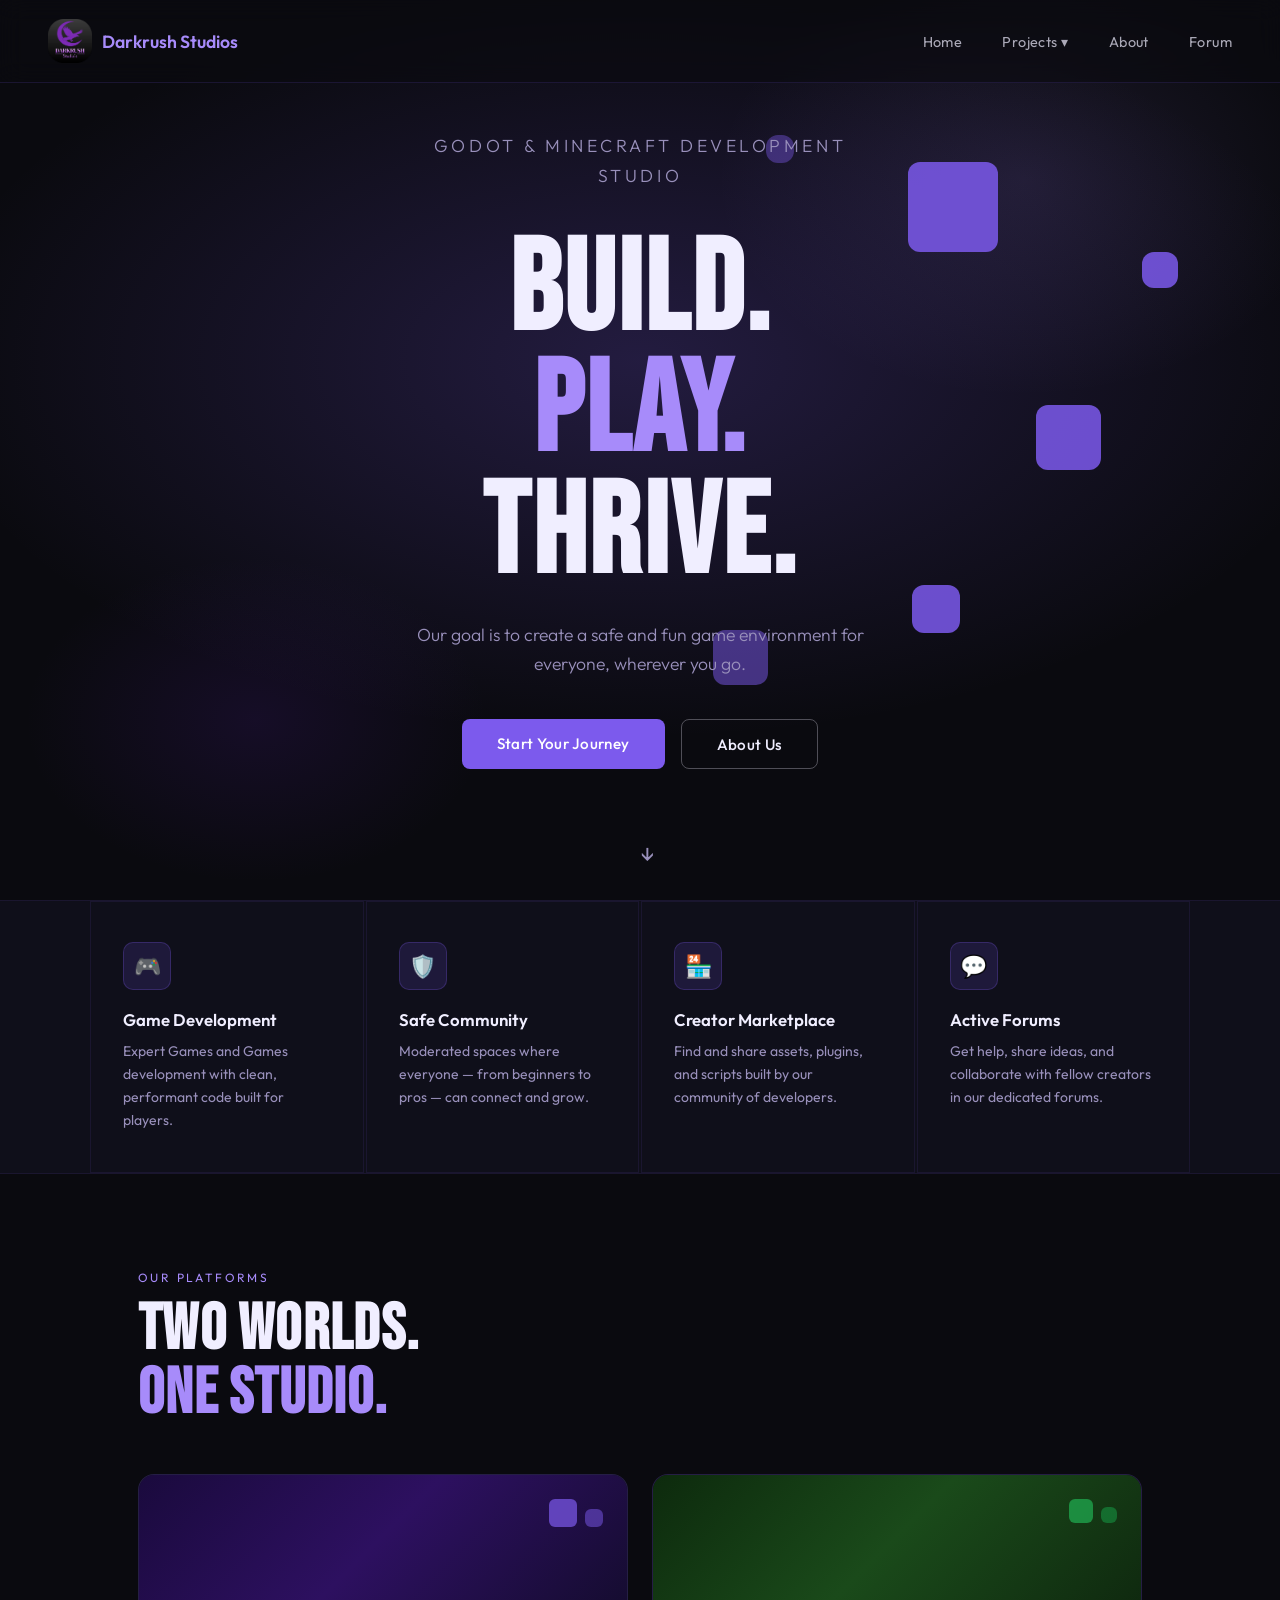
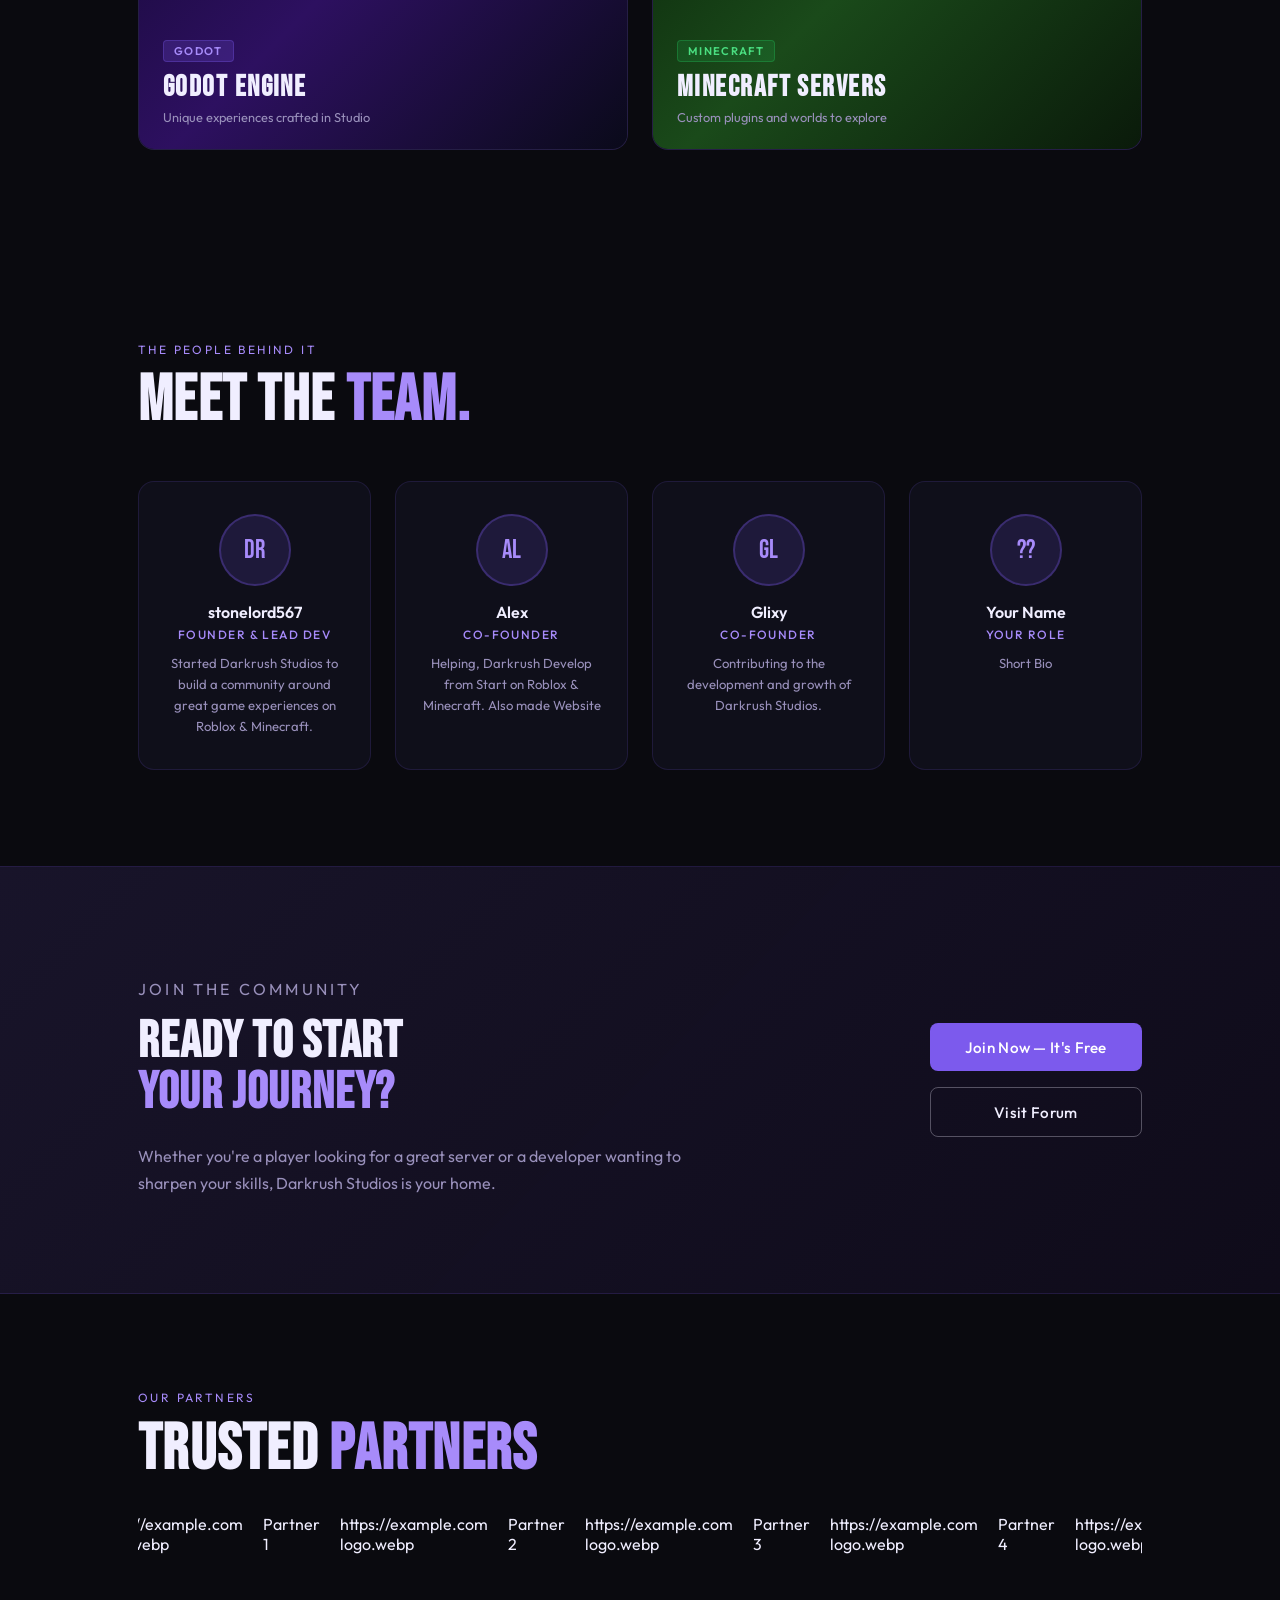
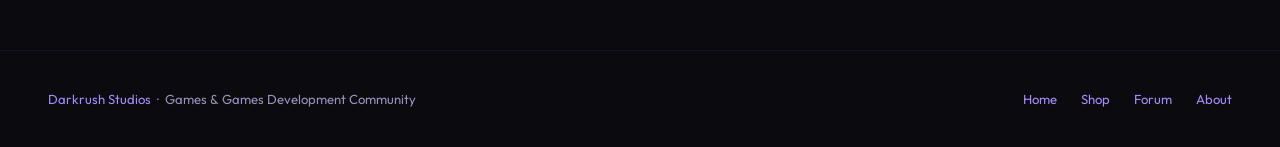
==== index.html @ 3aba5c15 "Update index.html" ====
<!DOCTYPE html>
<html lang="en">
<head>
<meta charset="UTF-8">
<meta name="viewport" content="width=device-width, initial-scale=1.0">
<title>Darkrush Studios</title>
<link rel="stylesheet" href="./style.css">
<link rel="preconnect" href="https://fonts.googleapis.com">
<link href="https://fonts.googleapis.com/css2?family=Bebas+Neue&family=Outfit:wght@300;400;500;600&display=swap" rel="stylesheet">
<link rel="icon" type="image/webp" href="logo.webp">
</head>
<body>
 
<nav>
  <a href="#" class="logo">
<img src="logo.webp" alt="Darkrush Studios" style="height: 44px; width: 44px; border-radius: 10px; object-fit: cover;">
Darkrush Studios
  </a>
  <ul>
  <li><a href="#">Home</a></li>

  <li class="dropdown">
    <a href="#">Projects ▾</a>
    <ul class="dropdown-menu">
      <li><a href="#games">Game Development</a></li>
      <li><a href="#games">Minecraft</a></li>
    </ul>
  </li>

  <li><a href="#about">About</a></li>
  <li><a href="#">Forum</a></li>
</ul>
</nav>

<div class="hero">
  <div class="hero-bg"></div>
  <div class="cubes">
    <div class="cube"></div>
    <div class="cube"></div>
    <div class="cube"></div>
    <div class="cube"></div>
    <div class="cube"></div>
    <div class="cube"></div>
  </div>
  <div class="hero-content">
    <p class="hero-eyebrow">Godot &amp; Minecraft Development Studio</p>
    <h1>Build.<br><span>Play.</span><br>Thrive.</h1>
    <p>Our goal is to create a safe and fun game environment for everyone, wherever you go.</p>
    <div class="hero-buttons">
      <a href="#" class="btn-primary">Start Your Journey</a>
      <a href="#about" class="btn-outline">About Us</a>
    </div>
  </div>
  <div class="scroll-cue">↓</div>
</div>

<div class="features-wrap">
  <div style="max-width:1100px; margin:0 auto;">
    <div class="features-grid">
      <div class="feature-card">
        <div class="feature-icon">🎮</div>
        <h3>Game Development</h3>
        <p>Expert Games and Games development with clean, performant code built for players.</p>
      </div>
      <div class="feature-card">
        <div class="feature-icon">🛡️</div>
        <h3>Safe Community</h3>
        <p>Moderated spaces where everyone — from beginners to pros — can connect and grow.</p>
      </div>
      <div class="feature-card">
        <div class="feature-icon">🏪</div>
        <h3>Creator Marketplace</h3>
        <p>Find and share assets, plugins, and scripts built by our community of developers.</p>
      </div>
      <div class="feature-card">
        <div class="feature-icon">💬</div>
        <h3>Active Forums</h3>
        <p>Get help, share ideas, and collaborate with fellow creators in our dedicated forums.</p>
      </div>
    </div>
  </div>
</div>

<section id="games">
  <p class="section-label">Our Platforms</p>
  <h2 class="section-title">Two Worlds.<br><span>One Studio.</span></h2>
  <div class="games-grid">
    <div class="game-card">
      <div class="game-bg-roblox"></div>
      <div class="game-decoration">
        <div class="game-cube" style="width:28px;height:28px;"></div>
        <div class="game-cube" style="width:18px;height:18px;margin-top:10px;opacity:0.5;"></div>
      </div>
      <div class="game-info">
        <div class="game-tag">Godot</div>
        <h3>Godot Engine</h3>
        <p>Unique experiences crafted in Studio</p>
      </div>
    </div>
    <div class="game-card">
      <div class="game-bg-minecraft"></div>
      <div class="game-decoration">
        <div class="game-cube" style="width:24px;height:24px;background:#22c55e;opacity:0.6;"></div>
        <div class="game-cube" style="width:16px;height:16px;background:#16a34a;margin-top:8px;opacity:0.5;"></div>
      </div>
      <div class="game-info">
        <div class="game-tag" style="color:#4ade80;background:rgba(34,197,94,0.15);border-color:rgba(34,197,94,0.3);">Minecraft</div>
        <h3>Minecraft Servers</h3>
        <p>Custom plugins and worlds to explore</p>
      </div>
    </div>
  </div>
</section>

<section id="team">
  <p class="section-label">The People Behind It</p>
  <h2 class="section-title">Meet the <span>Team.</span></h2>
  <div class="team-grid">
    <div class="team-card" id="F">
      <div class="team-avatar">DR</div>
      <h3>stonelord567</h3>
      <div class="team-role">Founder &amp; Lead Dev</div>
      <p>Started Darkrush Studios to build a community around great game experiences on Roblox &amp; Minecraft.</p>
    </div>
    <div class="team-card">
      <div class="team-avatar">AL</div>
      <h3>Alex</h3>
      <div class="team-role">Co-Founder</div>
      <p>Helping, Darkrush Develop from Start on Roblox & Minecraft. Also made Website</p>
    </div>
    <div class="team-card">
      <div class="team-avatar">GL</div>
      <h3>Glixy</h3>
      <div class="team-role">Co-founder</div>
      <p>Contributing to the development and growth of Darkrush Studios.</p>
    </div>
    <div class="team-card">
      <div class="team-avatar">??</div>
      <h3>Your Name</h3>
      <div class="team-role">Your Role</div>
      <p>Short Bio</p>
    </div>
  </div>
</section>
 
<div class="cta-wrap" id="about">
  <div class="cta-inner">
    <div class="cta-text">
      <p class="section-label">Join the Community</p>
      <h2 class="section-title" style="font-size:clamp(2rem,4vw,3.5rem);">Ready to Start<br><span>Your Journey?</span></h2>
      <p>Whether you're a player looking for a great server or a developer wanting to sharpen your skills, Darkrush Studios is your home.</p>
    </div>
    <div style="display:flex;flex-direction:column;gap:1rem;min-width:200px;">
      <a href="#" class="btn-primary" style="text-align:center;">Join Now — It's Free</a>
      <a href="#" class="btn-outline" style="text-align:center;">Visit Forum</a>
    </div>
  </div>
</div>
<section id="partners">
  <p class="section-label">Our Partners</p>
  <h2 class="section-title">Trusted <span>Partners</span></h2>

 <div class="partners-container">
  <div class="partners-track" id="partnersTrack">

    https://example.com
      logo.webp
      <p>Partner 1</p>
    </a>

    https://example.com
      logo.webp
      <p>Partner 2</p>
    </a>

    https://example.com
      logo.webp
      <p>Partner 3</p>
    </a>

    https://example.com
      logo.webp
      <p>Partner 4</p>
    </a>

  </div>
</div>
</section>
<script>
const track = document.getElementById("partnersTrack");

// duplicate items so it loops smoothly
track.innerHTML += track.innerHTML;

let pos = 0;

function animate() {
  pos -= 0.5; // speed (lower = smoother)

  // reset when halfway
  if (Math.abs(pos) >= track.scrollWidth / 2) {
    pos = 0;
  }

  track.style.transform = `translateX(${pos}px)`;

  requestAnimationFrame(animate);
}

animate();
</script>
<footer>
  <div>
    <a href="#">Darkrush Studios</a> &nbsp;·&nbsp; Games &amp; Games Development Community
  </div>
  <div style="display:flex;gap:1.5rem;">
    <a href="#">Home</a>
    <a href="#">Shop</a>
    <a href="#">Forum</a>
    <a href="#">About</a>
  </div>
</footer>
 <script>
  document.getElementById("F").addEventListener("click", function() {
    window.location.href = "profile.html";
  });
</script>

</body>
</html>
---- style.css ----
*, *::before, *::after 
{ margin: 0; padding: 0; box-sizing: border-box; }
 
  :root {
    --purple: #7c5aed;
    --purple-light: #a78bfa;
    --purple-dark: #4c1d95;
    --bg: #0a0a0f;
    --bg2: #0f0f1a;
    --text: #f0eeff;
    --muted: #9990bb;
  }
 
  html { scroll-behavior: smooth; }
 
  body {
    font-family: 'Outfit', sans-serif;
    background: var(--bg);
    color: var(--text);
    overflow-x: hidden;
  }

  nav {
    position: fixed;
    top: 0; left: 0; right: 0;
    z-index: 100;
    display: flex;
    align-items: center;
    justify-content: space-between;
    padding: 1.2rem 3rem;
    background: rgba(10,10,15,0.6);
    backdrop-filter: blur(12px);
    border-bottom: 1px solid rgba(124,90,237,0.15);
  }
 
  .logo {
    display: flex;
    align-items: center;
    gap: 0.6rem;
    font-family: 'Outfit', sans-serif;
    font-weight: 600;
    font-size: 1.1rem;
    color: var(--purple-light);
    text-decoration: none;
  }
 
  .logo-icon {
    width: 32px; height: 32px;
    background: var(--purple);
    border-radius: 8px;
    display: flex; align-items: center; justify-content: center;
    font-size: 16px;
  }
 
  nav ul {
    list-style: none;
    display: flex;
    gap: 2.5rem;
  }
 
  nav ul a {
    color: rgba(240,238,255,0.7);
    text-decoration: none;
    font-size: 0.9rem;
    font-weight: 400;
    letter-spacing: 0.03em;
    transition: color 0.2s;
  }
 
  nav ul a:hover { color: var(--purple-light); }

  .hero {
    position: relative;
    height: 100vh;
    min-height: 600px;
    display: flex;
    align-items: center;
    justify-content: center;
    text-align: center;
    overflow: hidden;
  }
 
  .hero-bg {
    position: absolute;
    inset: 0;
    background:
      radial-gradient(ellipse 80% 60% at 50% 40%, rgba(124,90,237,0.22) 0%, transparent 70%),
      radial-gradient(ellipse 40% 40% at 80% 20%, rgba(167,139,250,0.12) 0%, transparent 60%),
      radial-gradient(ellipse 30% 30% at 20% 80%, rgba(76,29,149,0.18) 0%, transparent 60%),
      var(--bg);
  }

  .cubes {
    position: absolute;
    inset: 0;
    pointer-events: none;
  }
 
  .cube {
    position: absolute;
    border-radius: 12px;
    background: var(--purple);
    opacity: 0.85;
    animation: float linear infinite;
  }
 
  .cube:nth-child(1) { width: 90px; height: 90px; top: 18%; right: 22%; animation-duration: 8s; animation-delay: 0s; }
  .cube:nth-child(2) { width: 65px; height: 65px; top: 45%; right: 14%; animation-duration: 11s; animation-delay: -3s; }
  .cube:nth-child(3) { width: 48px; height: 48px; top: 65%; right: 25%; animation-duration: 9s; animation-delay: -6s; }
  .cube:nth-child(4) { width: 36px; height: 36px; top: 28%; right: 8%; animation-duration: 13s; animation-delay: -2s; }
  .cube:nth-child(5) { width: 55px; height: 55px; top: 70%; right: 40%; animation-duration: 10s; animation-delay: -5s; opacity: 0.5; }
  .cube:nth-child(6) { width: 28px; height: 28px; top: 15%; right: 38%; animation-duration: 7s; animation-delay: -1s; opacity: 0.4; }
 
  @keyframes float {
    0%, 100% { transform: translateY(0px) rotate(0deg); }
    25% { transform: translateY(-18px) rotate(3deg); }
    50% { transform: translateY(-8px) rotate(-2deg); }
    75% { transform: translateY(-22px) rotate(2deg); }
  }
 
  .hero-content {
    position: relative;
    z-index: 2;
    max-width: 860px;
    padding: 0 2rem;
    animation: fadeUp 1s ease both;
  }
 
  @keyframes fadeUp {
    from { opacity: 0; transform: translateY(30px); }
    to { opacity: 1; transform: translateY(0); }
  }
 
  .hero-eyebrow {
    font-size: 0.8rem;
    font-weight: 500;
    letter-spacing: 0.2em;
    text-transform: uppercase;
    color: var(--purple-light);
    margin-bottom: 1.2rem;
    opacity: 0;
    animation: fadeUp 0.8s ease 0.2s both;
  }
 
  .hero h1 {
    font-family: 'Bebas Neue', sans-serif;
    font-size: clamp(4rem, 10vw, 9rem);
    line-height: 0.95;
    letter-spacing: 0.02em;
    color: var(--text);
    margin-bottom: 1.5rem;
    opacity: 0;
    animation: fadeUp 0.8s ease 0.4s both;
  }
 
  .hero h1 span {
    color: var(--purple-light);
  }
 
  .hero p {
    font-size: 1.1rem;
    color: var(--muted);
    font-weight: 300;
    max-width: 480px;
    margin: 0 auto 2.5rem;
    line-height: 1.7;
    opacity: 0;
    animation: fadeUp 0.8s ease 0.6s both;
  }
 
  .hero-buttons {
    display: flex;
    gap: 1rem;
    justify-content: center;
    flex-wrap: wrap;
    opacity: 0;
    animation: fadeUp 0.8s ease 0.8s both;
  }
 
  .btn-primary {
    background: var(--purple);
    color: #fff;
    padding: 0.9rem 2.2rem;
    border-radius: 8px;
    font-family: 'Outfit', sans-serif;
    font-size: 0.95rem;
    font-weight: 500;
    text-decoration: none;
    border: none;
    cursor: pointer;
    transition: background 0.2s, transform 0.1s;
    letter-spacing: 0.02em;
  }
 
  .btn-primary:hover { background: #6b48d6; transform: translateY(-2px); }
 
  .btn-outline {
    background: transparent;
    color: var(--text);
    padding: 0.9rem 2.2rem;
    border-radius: 8px;
    font-family: 'Outfit', sans-serif;
    font-size: 0.95rem;
    font-weight: 500;
    text-decoration: none;
    border: 1.5px solid rgba(240,238,255,0.3);
    cursor: pointer;
    transition: border-color 0.2s, transform 0.1s;
    letter-spacing: 0.02em;
  }
 
  .btn-outline:hover { border-color: var(--purple-light); transform: translateY(-2px); }
 
  .scroll-cue {
    position: absolute;
    bottom: 2rem;
    left: 50%;
    transform: translateX(-50%);
    color: var(--muted);
    font-size: 1.4rem;
    animation: bounce 2s ease infinite;
    opacity: 0;
    animation: bounce 2s ease 1.5s infinite, fadeUp 0.6s ease 1.5s both;
  }
 
  @keyframes bounce {
    0%, 100% { transform: translateX(-50%) translateY(0); }
    50% { transform: translateX(-50%) translateY(8px); }
  }
 
  section {
    padding: 6rem 3rem;
    max-width: 1100px;
    margin: 0 auto;
  }
 
  .section-label {
    font-size: 0.75rem;
    letter-spacing: 0.2em;
    text-transform: uppercase;
    color: var(--purple-light);
    margin-bottom: 0.8rem;
  }
 
  .section-title {
    font-family: 'Bebas Neue', sans-serif;
    font-size: clamp(2.5rem, 5vw, 4.5rem);
    line-height: 1;
    color: var(--text);
    margin-bottom: 1.5rem;
    letter-spacing: 0.02em;
  }
 
  .section-title span { color: var(--purple-light); }
 
  .features-wrap {
    background: var(--bg2);
    border-top: 1px solid rgba(124,90,237,0.1);
    border-bottom: 1px solid rgba(124,90,237,0.1);
  }
 
  .features-grid {
    display: grid;
    grid-template-columns: repeat(auto-fit, minmax(260px, 1fr));
    gap: 2px;
  }
 
  .feature-card {
    padding: 2.5rem 2rem;
    background: var(--bg2);
    border: 1px solid rgba(124,90,237,0.1);
    transition: border-color 0.3s, background 0.3s;
  }
 
  .feature-card:hover {
    border-color: rgba(124,90,237,0.4);
    background: rgba(124,90,237,0.05);
  }
 
  .feature-icon {
    width: 48px; height: 48px;
    background: rgba(124,90,237,0.15);
    border-radius: 10px;
    display: flex; align-items: center; justify-content: center;
    font-size: 22px;
    margin-bottom: 1.2rem;
    border: 1px solid rgba(124,90,237,0.25);
  }
 
  .feature-card h3 {
    font-size: 1.05rem;
    font-weight: 600;
    color: var(--text);
    margin-bottom: 0.6rem;
  }
 
  .feature-card p {
    font-size: 0.875rem;
    color: var(--muted);
    line-height: 1.65;
  }

  .games-grid {
    display: grid;
    grid-template-columns: 1fr 1fr;
    gap: 1.5rem;
    margin-top: 3rem;
  }
 
  @media (max-width: 640px) { .games-grid { grid-template-columns: 1fr; } }
 
  .game-card {
    position: relative;
    border-radius: 16px;
    overflow: hidden;
    border: 1px solid rgba(124,90,237,0.2);
    background: var(--bg2);
    aspect-ratio: 16/9;
    display: flex;
    align-items: flex-end;
    padding: 1.5rem;
    transition: transform 0.3s, border-color 0.3s;
  }
 
  .game-card:hover {
    transform: translateY(-4px);
    border-color: rgba(124,90,237,0.5);
  }
 
  .game-bg-roblox {
    position: absolute; inset: 0;
    background: linear-gradient(135deg, #1a0a3d 0%, #2d1060 40%, #0a0a1a 100%);
  }
 
  .game-bg-minecraft {
    position: absolute; inset: 0;
    background: linear-gradient(135deg, #0d2a0d 0%, #1a4a1a 40%, #0a1a0a 100%);
  }
 
  .game-decoration {
    position: absolute;
    top: 1.5rem; right: 1.5rem;
    display: flex; gap: 8px;
  }
 
  .game-cube {
    border-radius: 6px;
    background: var(--purple);
    opacity: 0.7;
  }
 
  .game-info { position: relative; z-index: 1; }
 
  .game-tag {
    display: inline-block;
    font-size: 0.7rem;
    font-weight: 600;
    letter-spacing: 0.12em;
    text-transform: uppercase;
    color: var(--purple-light);
    background: rgba(124,90,237,0.2);
    border: 1px solid rgba(124,90,237,0.3);
    padding: 3px 10px;
    border-radius: 4px;
    margin-bottom: 0.5rem;
  }
 
  .game-card h3 {
    font-family: 'Bebas Neue', sans-serif;
    font-size: 1.8rem;
    letter-spacing: 0.05em;
    color: var(--text);
  }
 
  .game-card p {
    font-size: 0.8rem;
    color: var(--muted);
    margin-top: 0.2rem;
  }

  .team-grid {
    display: grid;
    grid-template-columns: repeat(auto-fit, minmax(200px, 1fr));
    gap: 1.5rem;
    margin-top: 3rem;
  }
 
  .team-card {
    background: var(--bg2);
    border: 1px solid rgba(124,90,237,0.15);
    border-radius: 16px;
    padding: 2rem 1.5rem;
    text-align: center;
    transition: transform 0.3s, border-color 0.3s;
  }
 
  .team-card:hover {
    transform: translateY(-5px);
    border-color: rgba(124,90,237,0.45);
  }
 
  .team-avatar {
    width: 72px; height: 72px;
    border-radius: 50%;
    margin: 0 auto 1rem;
    display: flex; align-items: center; justify-content: center;
    font-family: 'Bebas Neue', sans-serif;
    font-size: 1.6rem;
    color: var(--purple-light);
    background: rgba(124,90,237,0.15);
    border: 2px solid rgba(124,90,237,0.3);
  }
 
  .team-card h3 {
    font-size: 1rem;
    font-weight: 600;
    color: var(--text);
    margin-bottom: 0.3rem;
  }
 
  .team-role {
    font-size: 0.75rem;
    font-weight: 500;
    letter-spacing: 0.12em;
    text-transform: uppercase;
    color: var(--purple-light);
    margin-bottom: 0.7rem;
  }
 
  .team-card p {
    font-size: 0.82rem;
    color: var(--muted);
    line-height: 1.6;
  }
 
  .cta-wrap {
    background: linear-gradient(135deg, rgba(124,90,237,0.12) 0%, rgba(76,29,149,0.08) 100%);
    border-top: 1px solid rgba(124,90,237,0.15);
    border-bottom: 1px solid rgba(124,90,237,0.15);
  }
 
  .cta-inner {
    max-width: 1100px;
    margin: 0 auto;
    padding: 6rem 3rem;
    display: flex;
    align-items: center;
    justify-content: space-between;
    gap: 3rem;
    flex-wrap: wrap;
  }
 
  .cta-text { max-width: 560px; }
  .cta-text p { color: var(--muted); font-size: 1rem; line-height: 1.7; margin-top: 0.8rem; }
 
  footer {
    border-top: 1px solid rgba(124,90,237,0.1);
    padding: 2.5rem 3rem;
    display: flex;
    align-items: center;
    justify-content: space-between;
    flex-wrap: wrap;
    gap: 1rem;
    font-size: 0.82rem;
    color: var(--muted);
    max-width: 100%;
  }
 
  footer a { color: var(--purple-light); text-decoration: none; }
  footer a:hover { text-decoration: underline; }
 
  @media (max-width: 768px) {
    nav { padding: 1rem 1.5rem; }
    nav ul { gap: 1.2rem; }
    section { padding: 4rem 1.5rem; }
    .cta-inner { padding: 4rem 1.5rem; flex-direction: column; }
    footer { padding: 2rem 1.5rem; }
    .games-grid { grid-template-columns: 1fr; }
  }

.team-link {
  text-decoration: none;
  color: inherit;
  display: block;
}
/* Dropdown container */
.dropdown {
  position: relative;
}

/* Hidden by default */
.dropdown-menu {
  display: none;
  position: absolute;
  top: 100%;
  left: 0;
  background: #0f0f1a;
  border: 1px solid rgba(124,90,237,0.2);
  border-radius: 8px;
  padding: 0.5rem 0;
  min-width: 180px;
  flex-direction: column;
}

/* Show dropdown on hover */
.dropdown:hover .dropdown-menu {
  display: block;
}

/* Dropdown links */
.dropdown-menu li {
  width: 100%;
}

.dropdown-menu a {
  display: block;
  padding: 0.6rem 1rem;
  color: rgba(240,238,255,0.7);
  text-decoration: none;
}

/* Hover effect */
.dropdown-menu a:hover {
  background: rgba(124,90,237,0.15);
  color: var(--purple-light);
}
.partners-container {
  overflow: hidden;
  width: 100%;
  margin-top: 2rem;
}

.partners-track {
  display: flex;
  gap: 20px;
}

.partner {
  min-width: 180px;
  padding: 15px;
  background: var(--bg2);
  border-radius: 10px;

  text-decoration: none;
  color: var(--purple-light);

  flex-shrink: 0;
  text-align: center;
}

.partner img {
  width: 60px;
  height: 60px;
  margin-bottom: 8px;
}
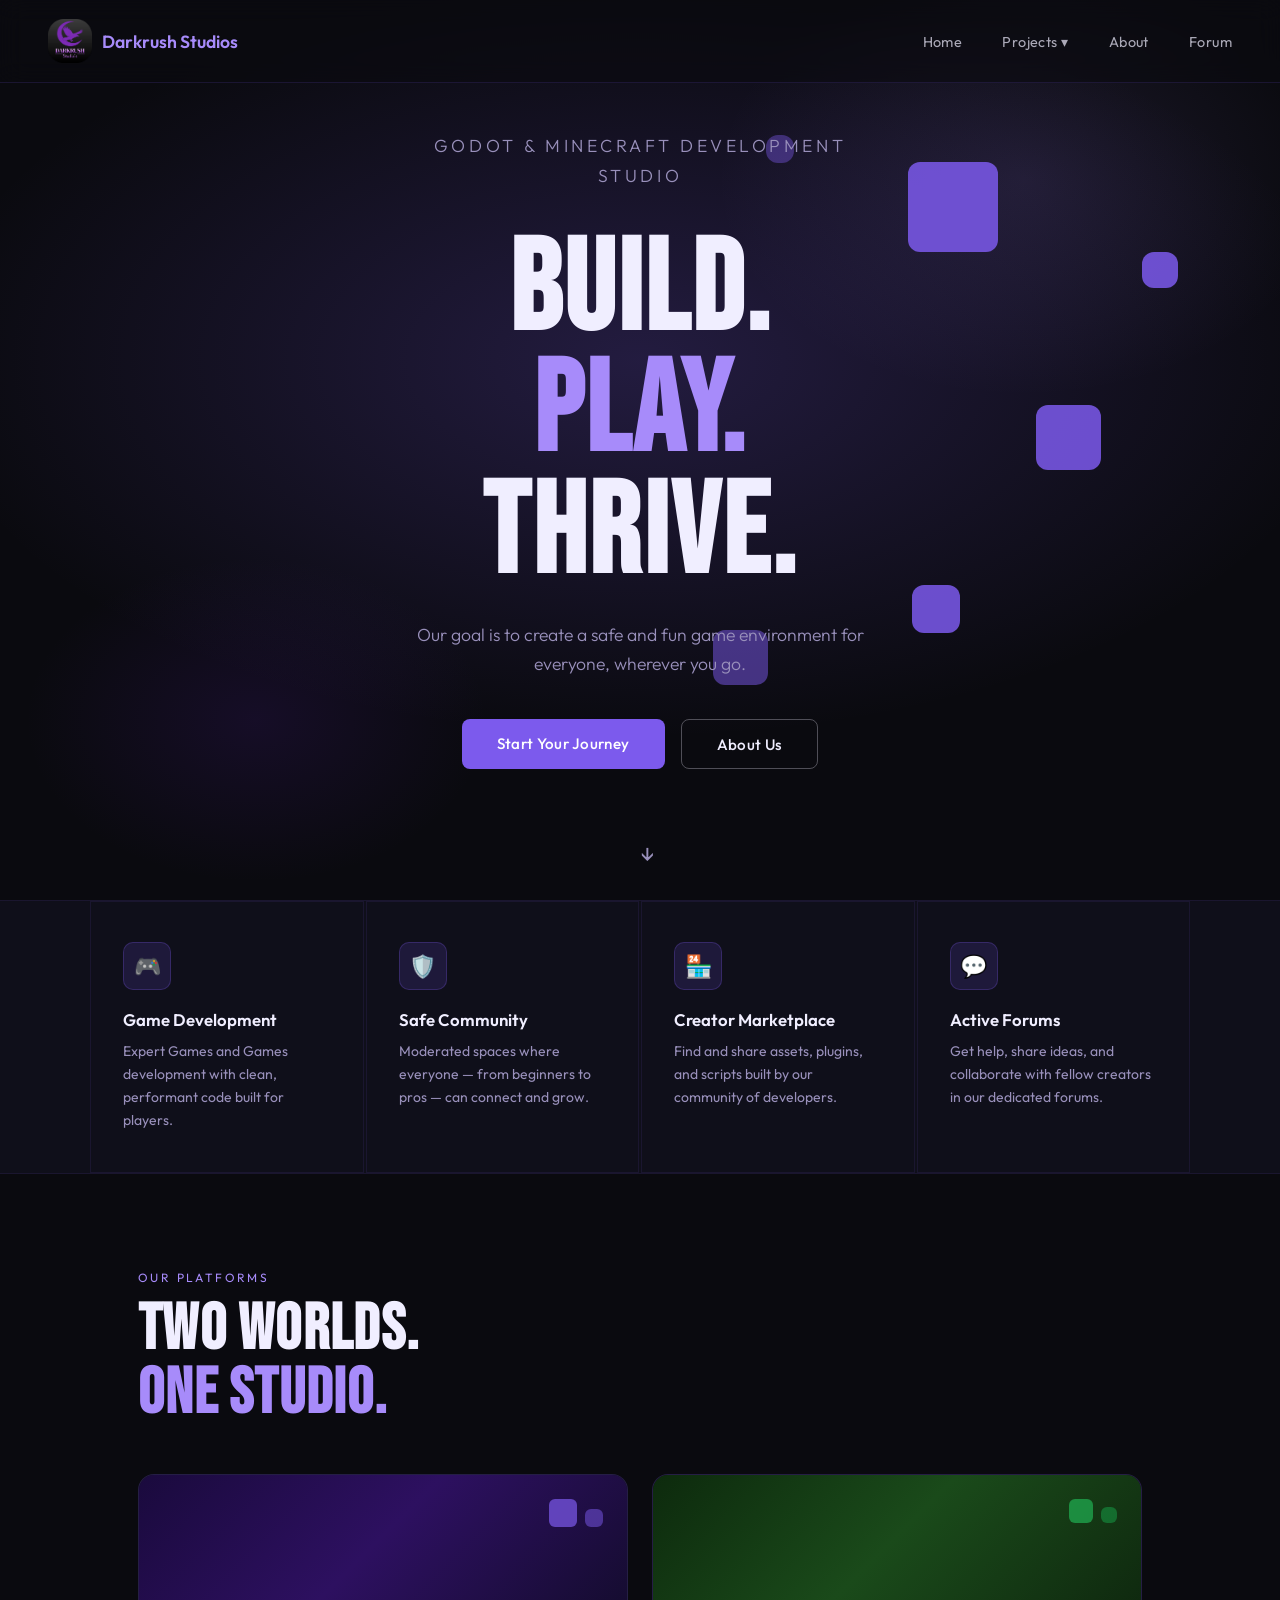
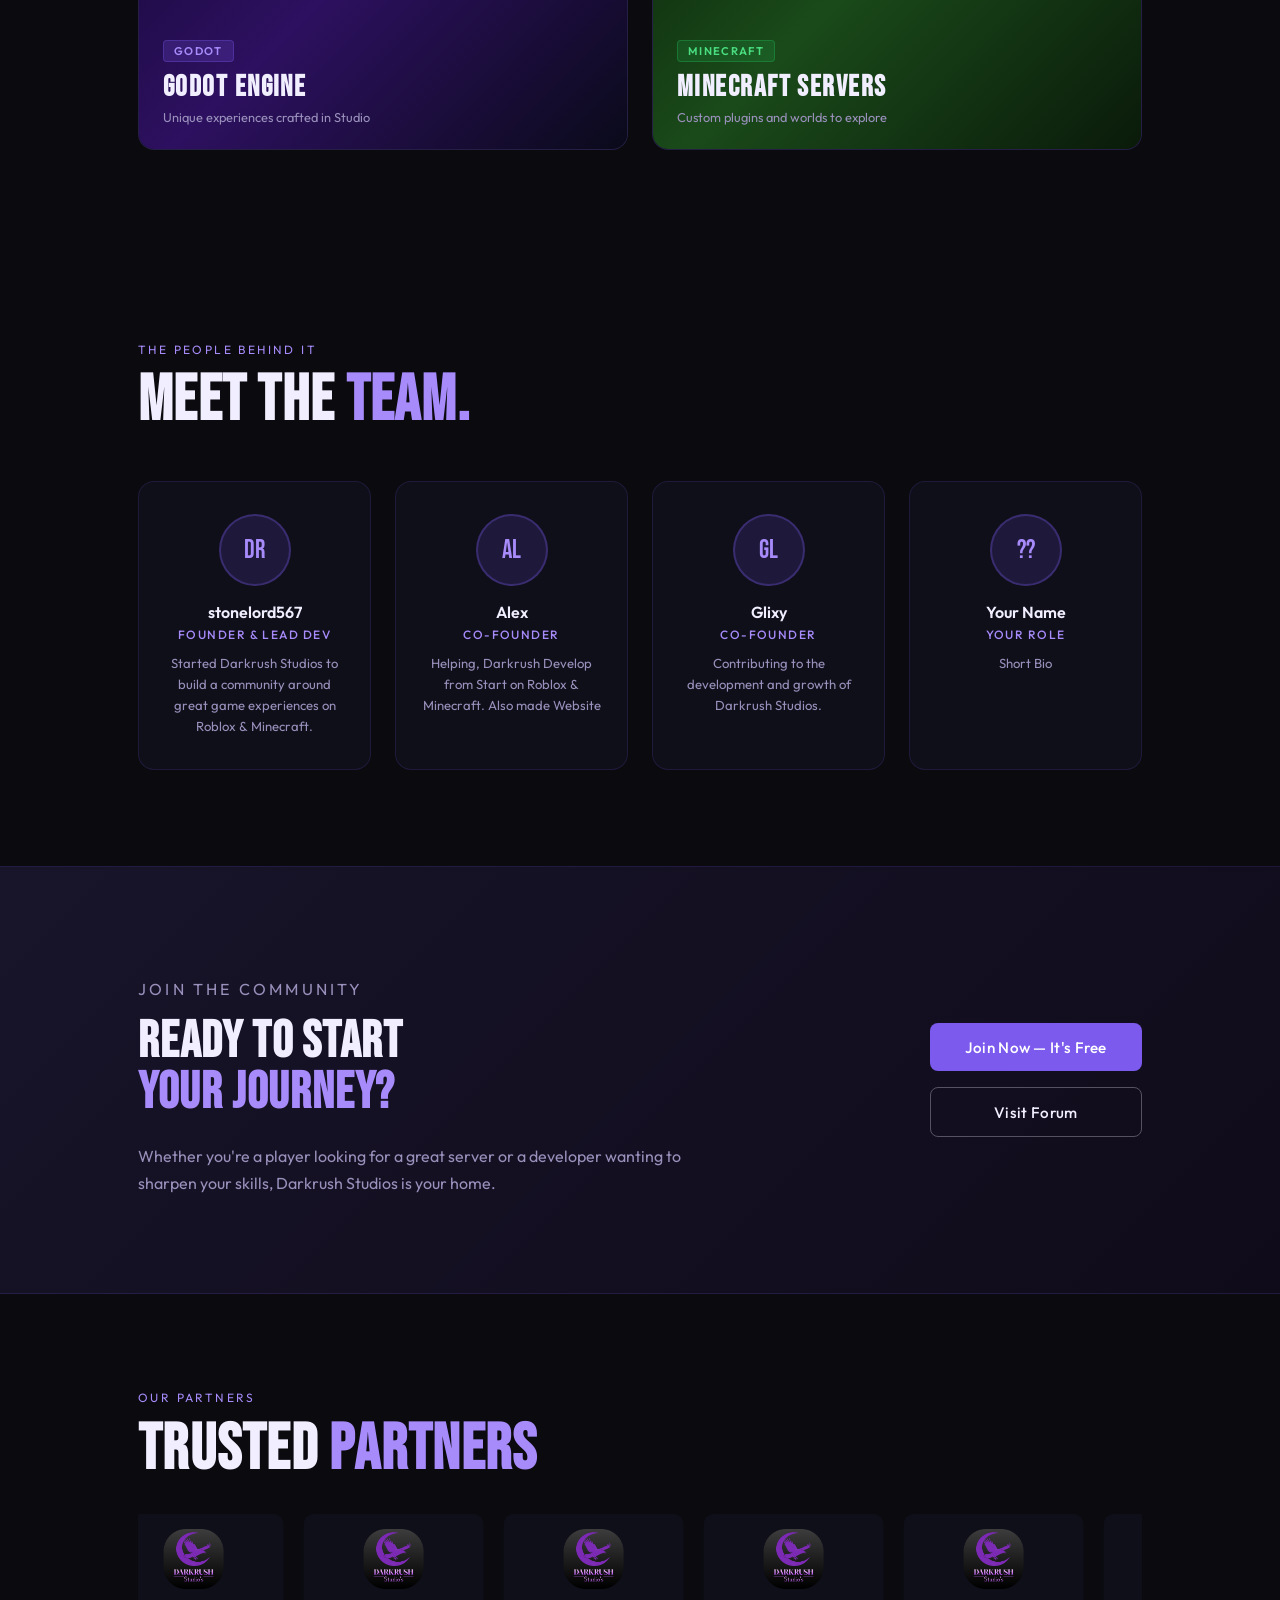
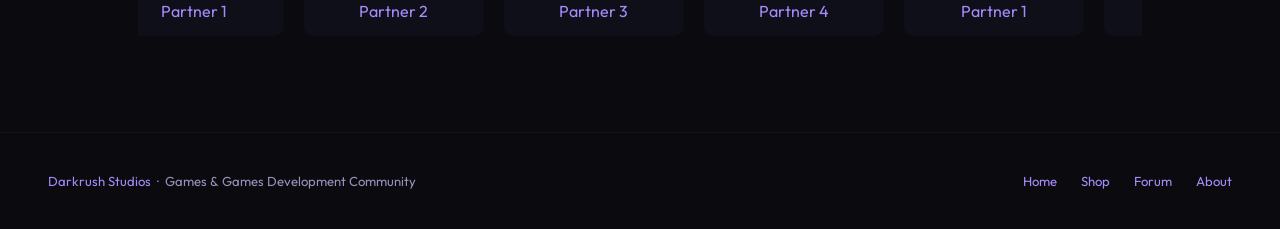
==== commit 419ac1f3: "Fix HTML structure and improve scrolling behavior" ====
--- a/index.html
+++ b/index.html
@@ -160,55 +160,56 @@
   <p class="section-label">Our Partners</p>
   <h2 class="section-title">Trusted <span>Partners</span></h2>
 
- <div class="partners-container">
-  <div class="partners-track" id="partnersTrack">
-
-    https://example.com
-      logo.webp
-      <p>Partner 1</p>
-    </a>
-
-    https://example.com
-      logo.webp
-      <p>Partner 2</p>
-    </a>
-
-    https://example.com
-      logo.webp
-      <p>Partner 3</p>
-    </a>
-
-    https://example.com
-      logo.webp
-      <p>Partner 4</p>
-    </a>
-
-  </div>
-</div>
+  <div class="partners-container">
+    <div class="partners-track" id="partnersTrack">
+
+      <a href="#" class="partner">
+        <img src="logo.webp" alt="">
+        <p>Partner 1</p>
+      </a>
+
+      <a href="#" class="partner">
+        <img src="logo.webp" alt="">
+        <p>Partner 2</p>
+      </a>
+
+      <a href="#" class="partner">
+        <img src="logo.webp" alt="">
+        <p>Partner 3</p>
+      </a>
+
+      <a href="#" class="partner">
+        <img src="logo.webp" alt="">
+        <p>Partner 4</p>
+      </a>
+
+    </div>
+  </div>
 </section>
+
 <script>
 const track = document.getElementById("partnersTrack");
 
-// duplicate items so it loops smoothly
+// duplicate for infinite loop
 track.innerHTML += track.innerHTML;
 
-let pos = 0;
-
-function animate() {
-  pos -= 0.5; // speed (lower = smoother)
-
-  // reset when halfway
-  if (Math.abs(pos) >= track.scrollWidth / 2) {
-    pos = 0;
+let position = 0;
+
+function smoothScroll() {
+  position -= 0.4; // speed (lower = smoother)
+
+  if (Math.abs(position) >= track.scrollWidth / 2) {
+    position = 0;
   }
 
-  track.style.transform = `translateX(${pos}px)`;
-
-  requestAnimationFrame(animate);
+  track.style.transform = `translateX(${position}px)`;
+
+  requestAnimationFrame(smoothScroll);
 }
 
-animate();
+smoothScroll();
 </script>
+
 <footer>
   <div>
     <a href="#">Darkrush Studios</a> &nbsp;·&nbsp; Games &amp; Games Development Community
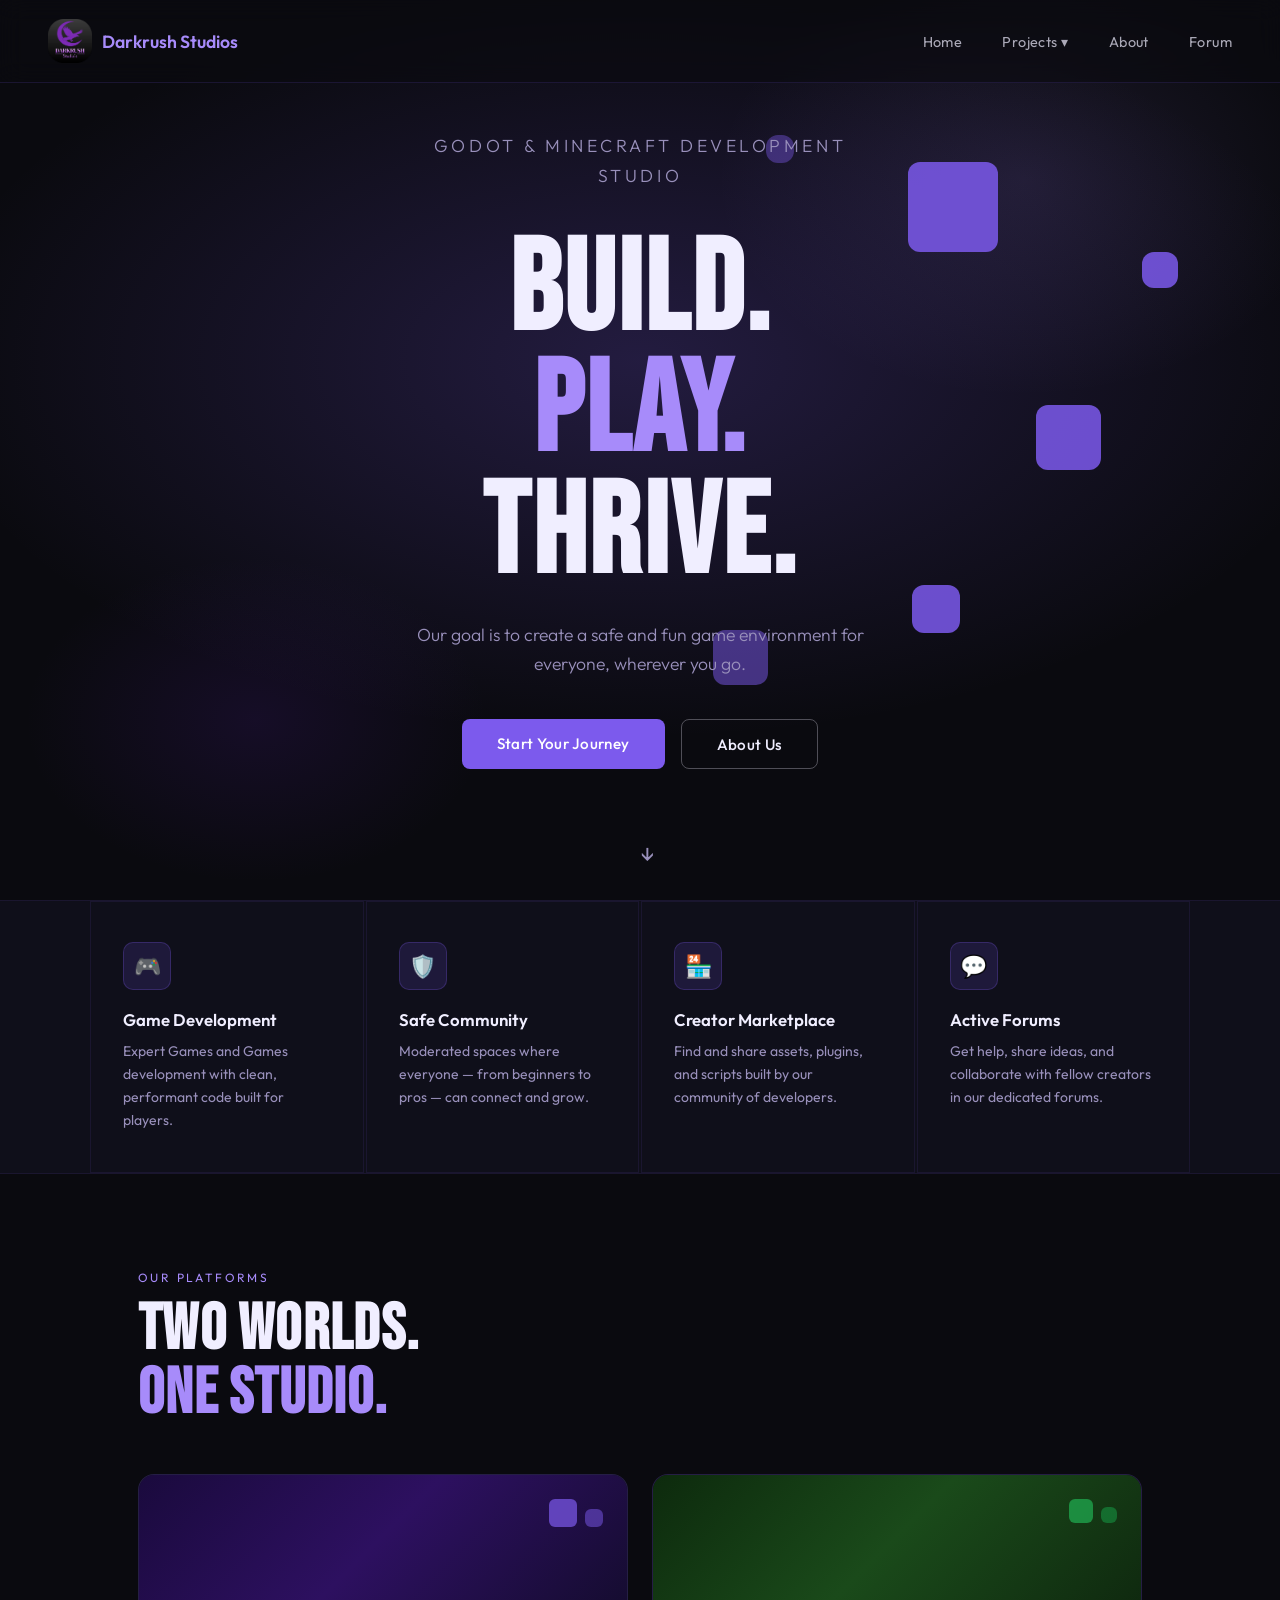
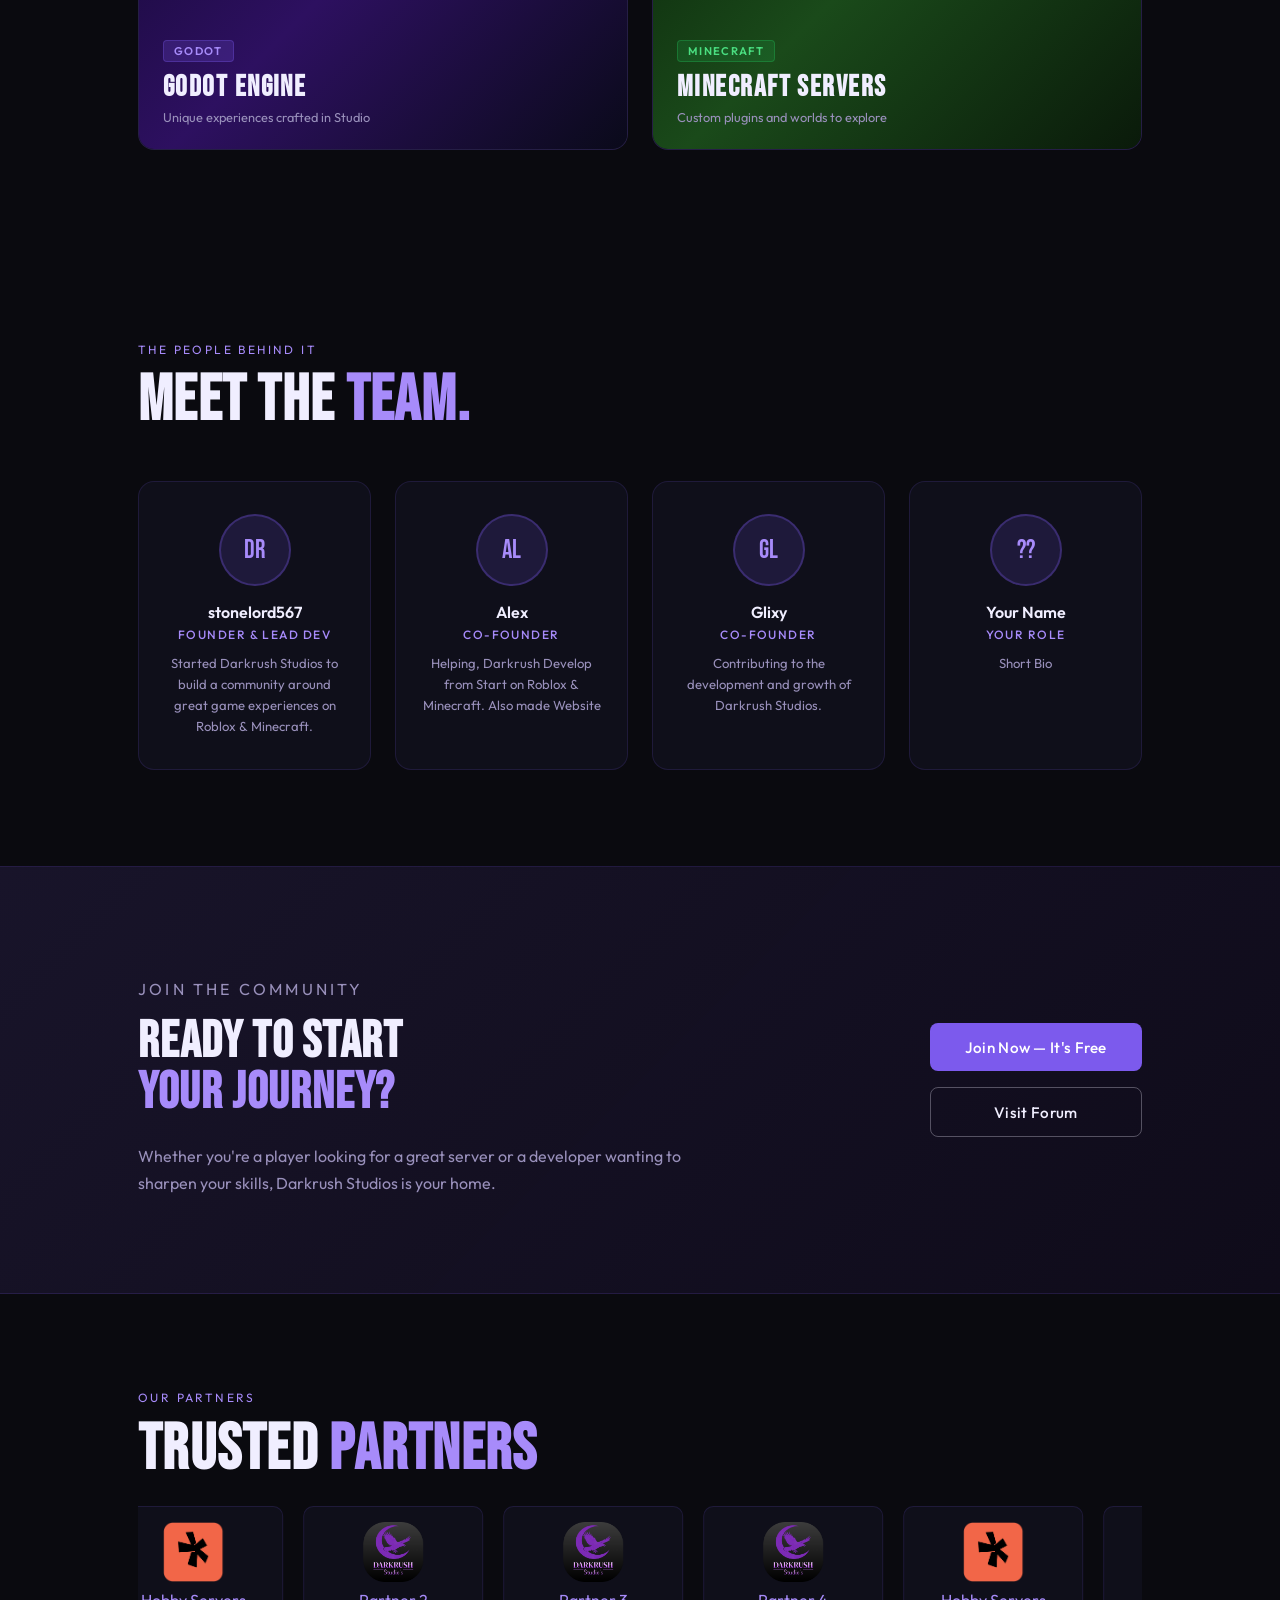
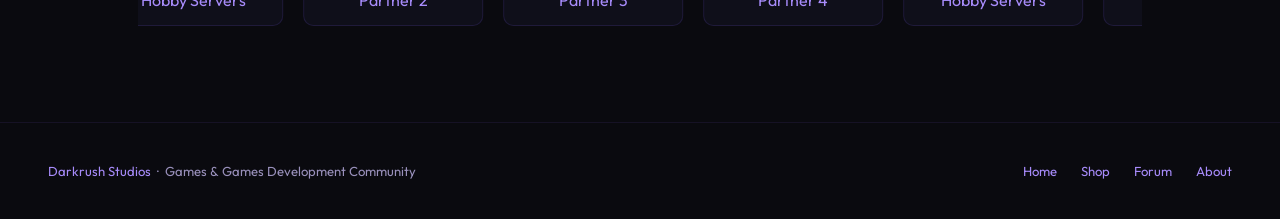
==== commit f3845f0d: "Fix HTML formatting and update partner logos" ====
--- a/index.html
+++ b/index.html
@@ -164,8 +164,8 @@
     <div class="partners-track" id="partnersTrack">
 
       <a href="#" class="partner">
-        <img src="logo.webp" alt="">
-        <p>Partner 1</p>
+        <img src="HS.png" alt="">
+        <p>Hobby Servers</p>
       </a>
 
       <a href="#" class="partner">
--- a/style.css
+++ b/style.css
@@ -524,32 +524,43 @@
   background: rgba(124,90,237,0.15);
   color: var(--purple-light);
 }
-.partners-container {
+/* HARD RESET (prevents nav styles breaking it) */
+#partners .partners-track {
+  display: flex !important;
+  flex-direction: row !important;
+}
+
+#partners .partners-container {
   overflow: hidden;
   width: 100%;
-  margin-top: 2rem;
-}
-
-.partners-track {
-  display: flex;
+}
+
+/* row spacing */
+#partners .partners-track {
   gap: 20px;
-}
-
-.partner {
-  min-width: 180px;
+  will-change: transform;
+}
+
+/* cards */
+#partners .partner {
+  flex: 0 0 auto !important; /* prevents shrinking / stacking */
+  width: 180px;
+
   padding: 15px;
   background: var(--bg2);
+  border: 1px solid rgba(124,90,237,0.15);
   border-radius: 10px;
 
+  text-align: center;
   text-decoration: none;
   color: var(--purple-light);
-
-  flex-shrink: 0;
-  text-align: center;
-}
-
-.partner img {
+}
+
+/* images */
+#partners .partner img {
   width: 60px;
   height: 60px;
-  margin-bottom: 8px;
-}
+  object-fit: contain;
+  display: block;
+  margin: 0 auto 8px;
+}
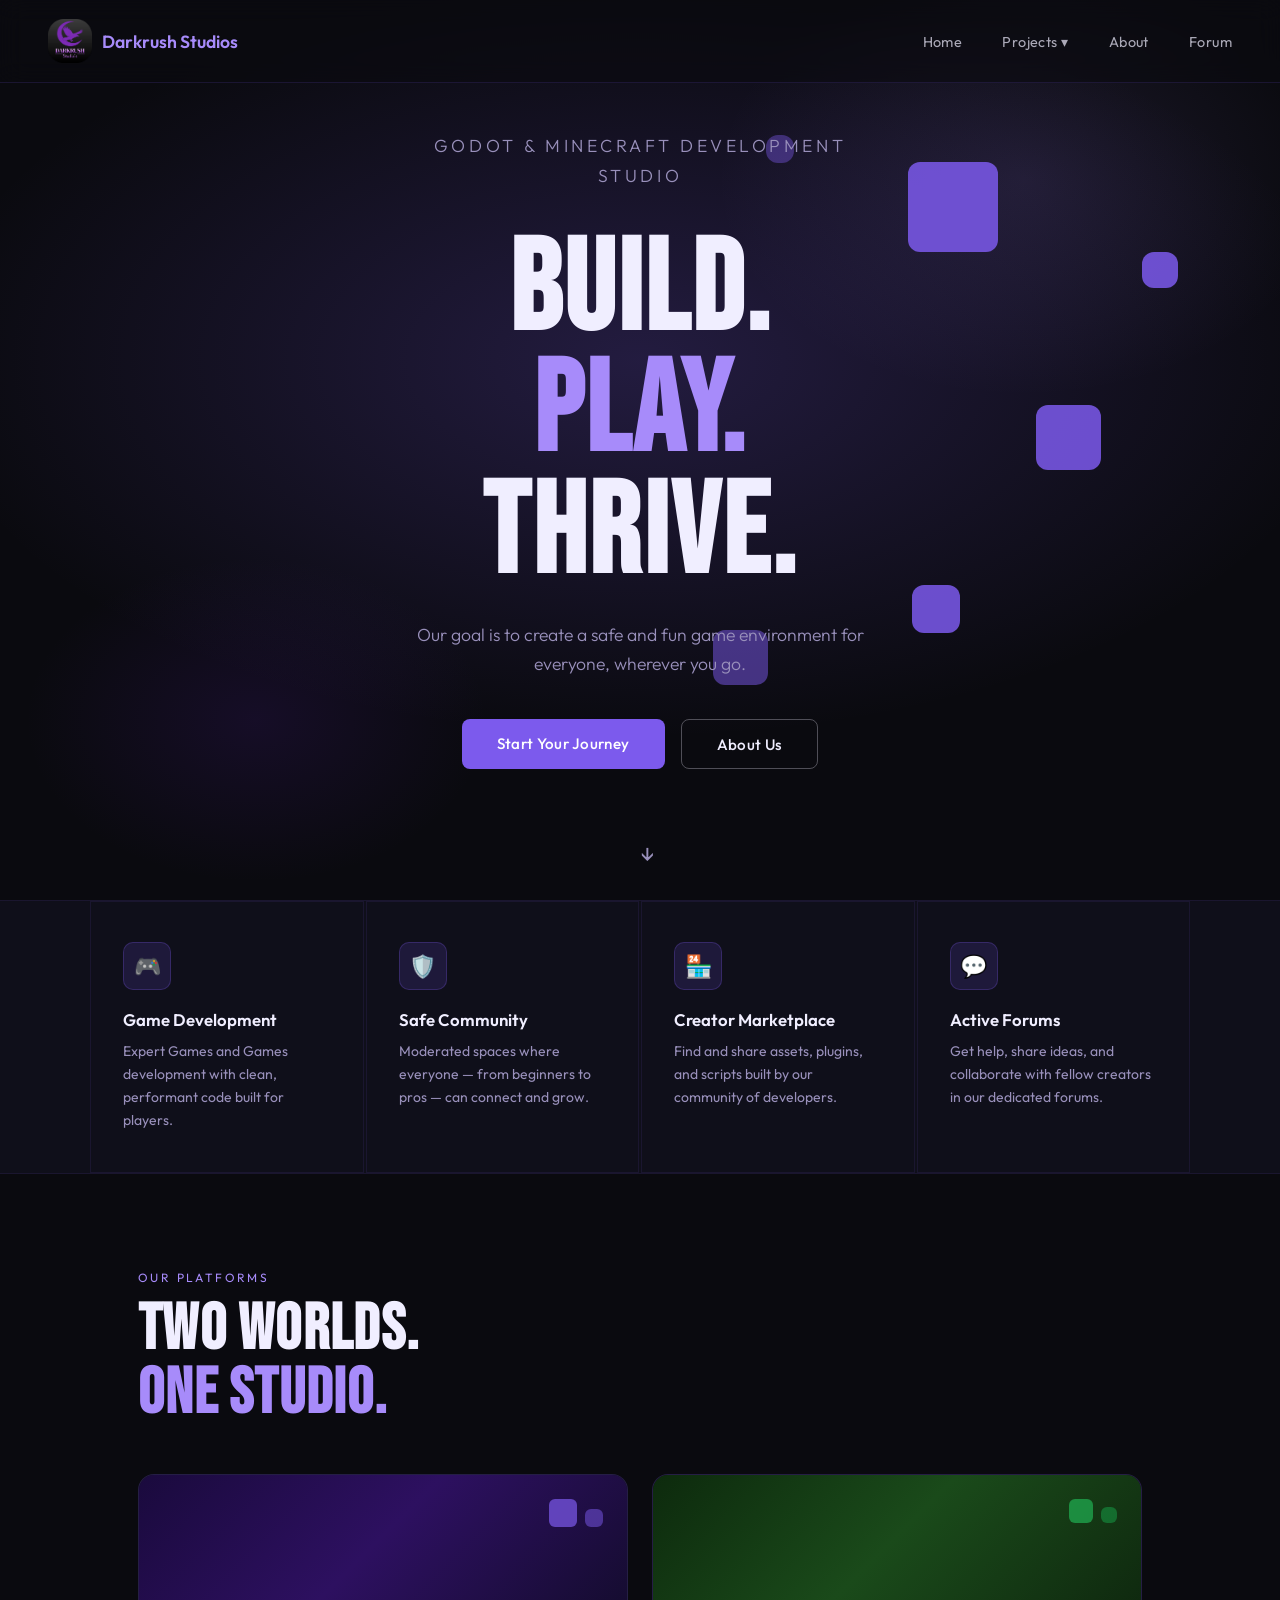
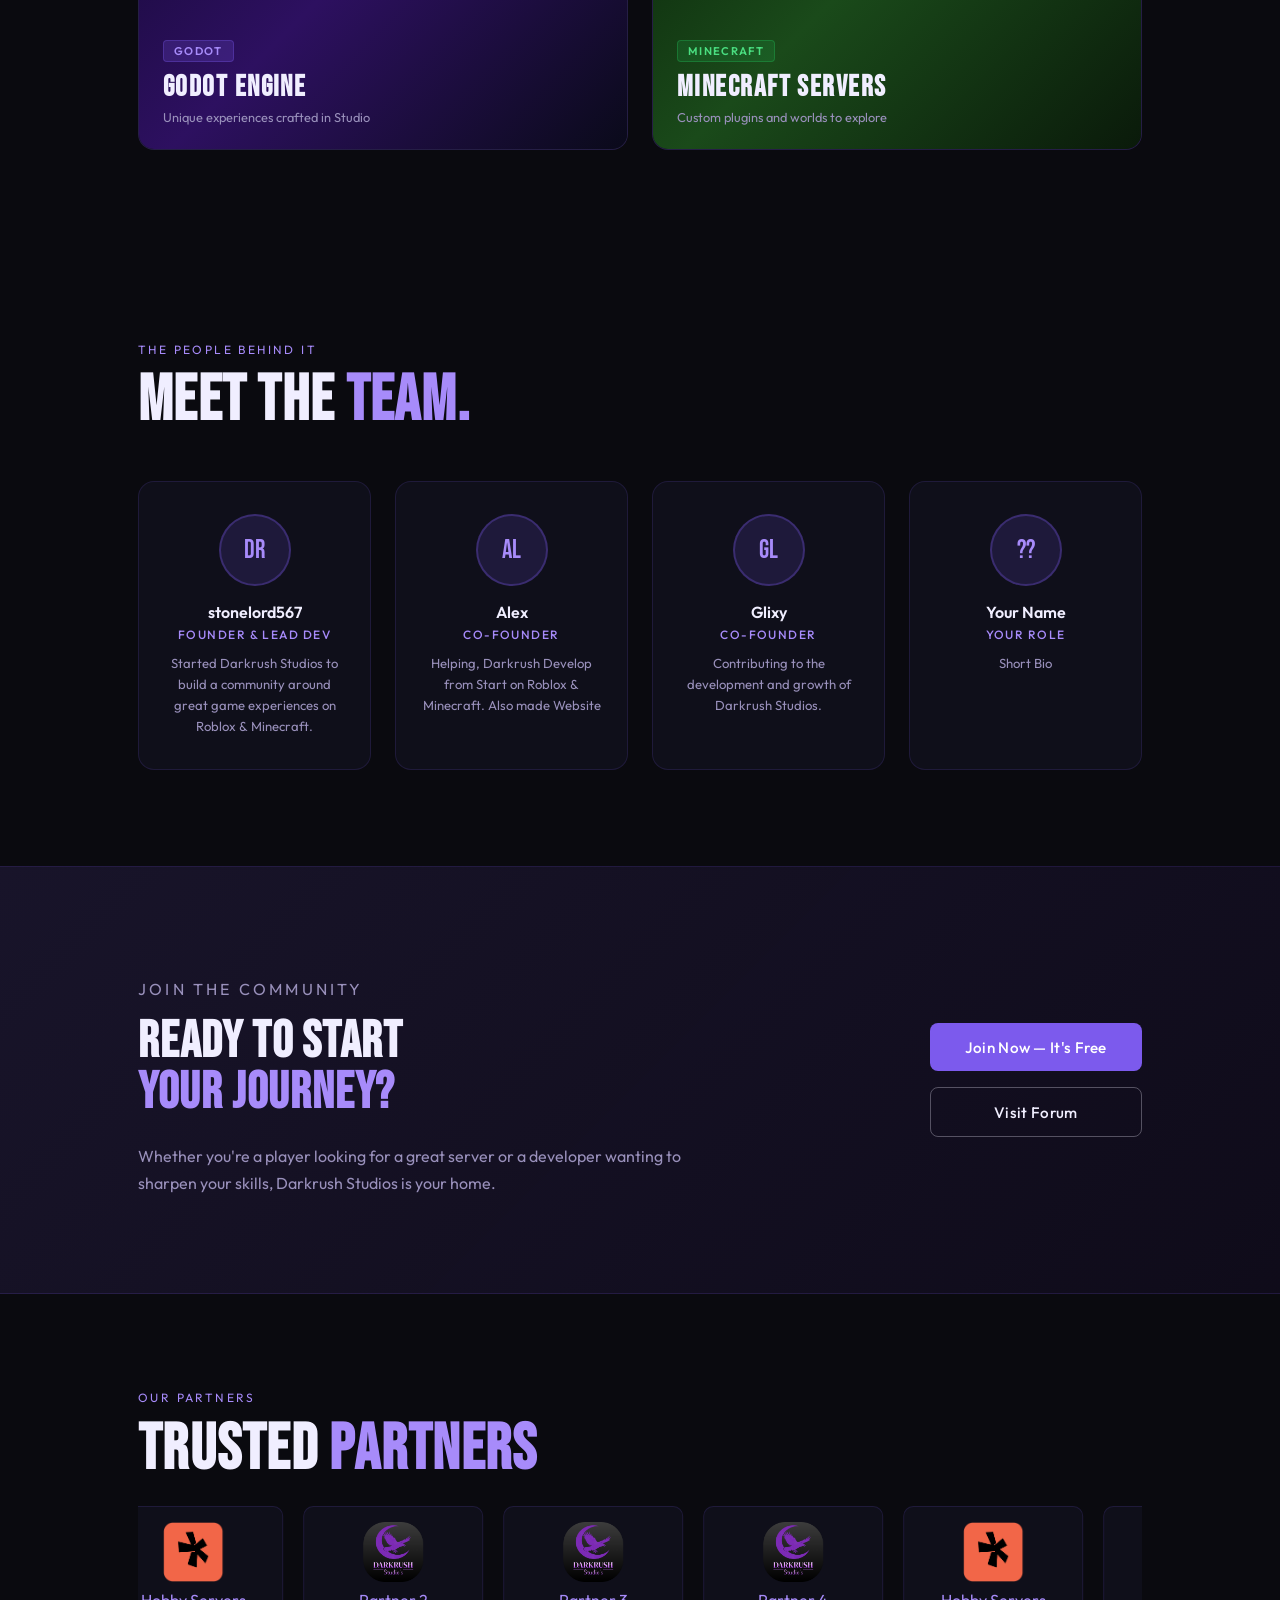
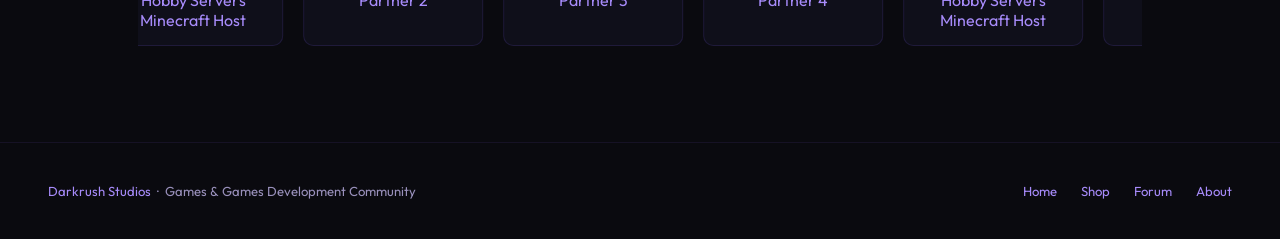
==== commit b12171ad: "Fix HTML formatting issues and clean up code" ====
--- a/index.html
+++ b/index.html
@@ -163,9 +163,9 @@
   <div class="partners-container">
     <div class="partners-track" id="partnersTrack">
 
-      <a href="#" class="partner">
+      <a href="https://hobbyservers.com" class="partner">
         <img src="HS.png" alt="">
-        <p>Hobby Servers</p>
+        <p>Hobby Servers<br>Minecraft Host</p>
       </a>
 
       <a href="#" class="partner">
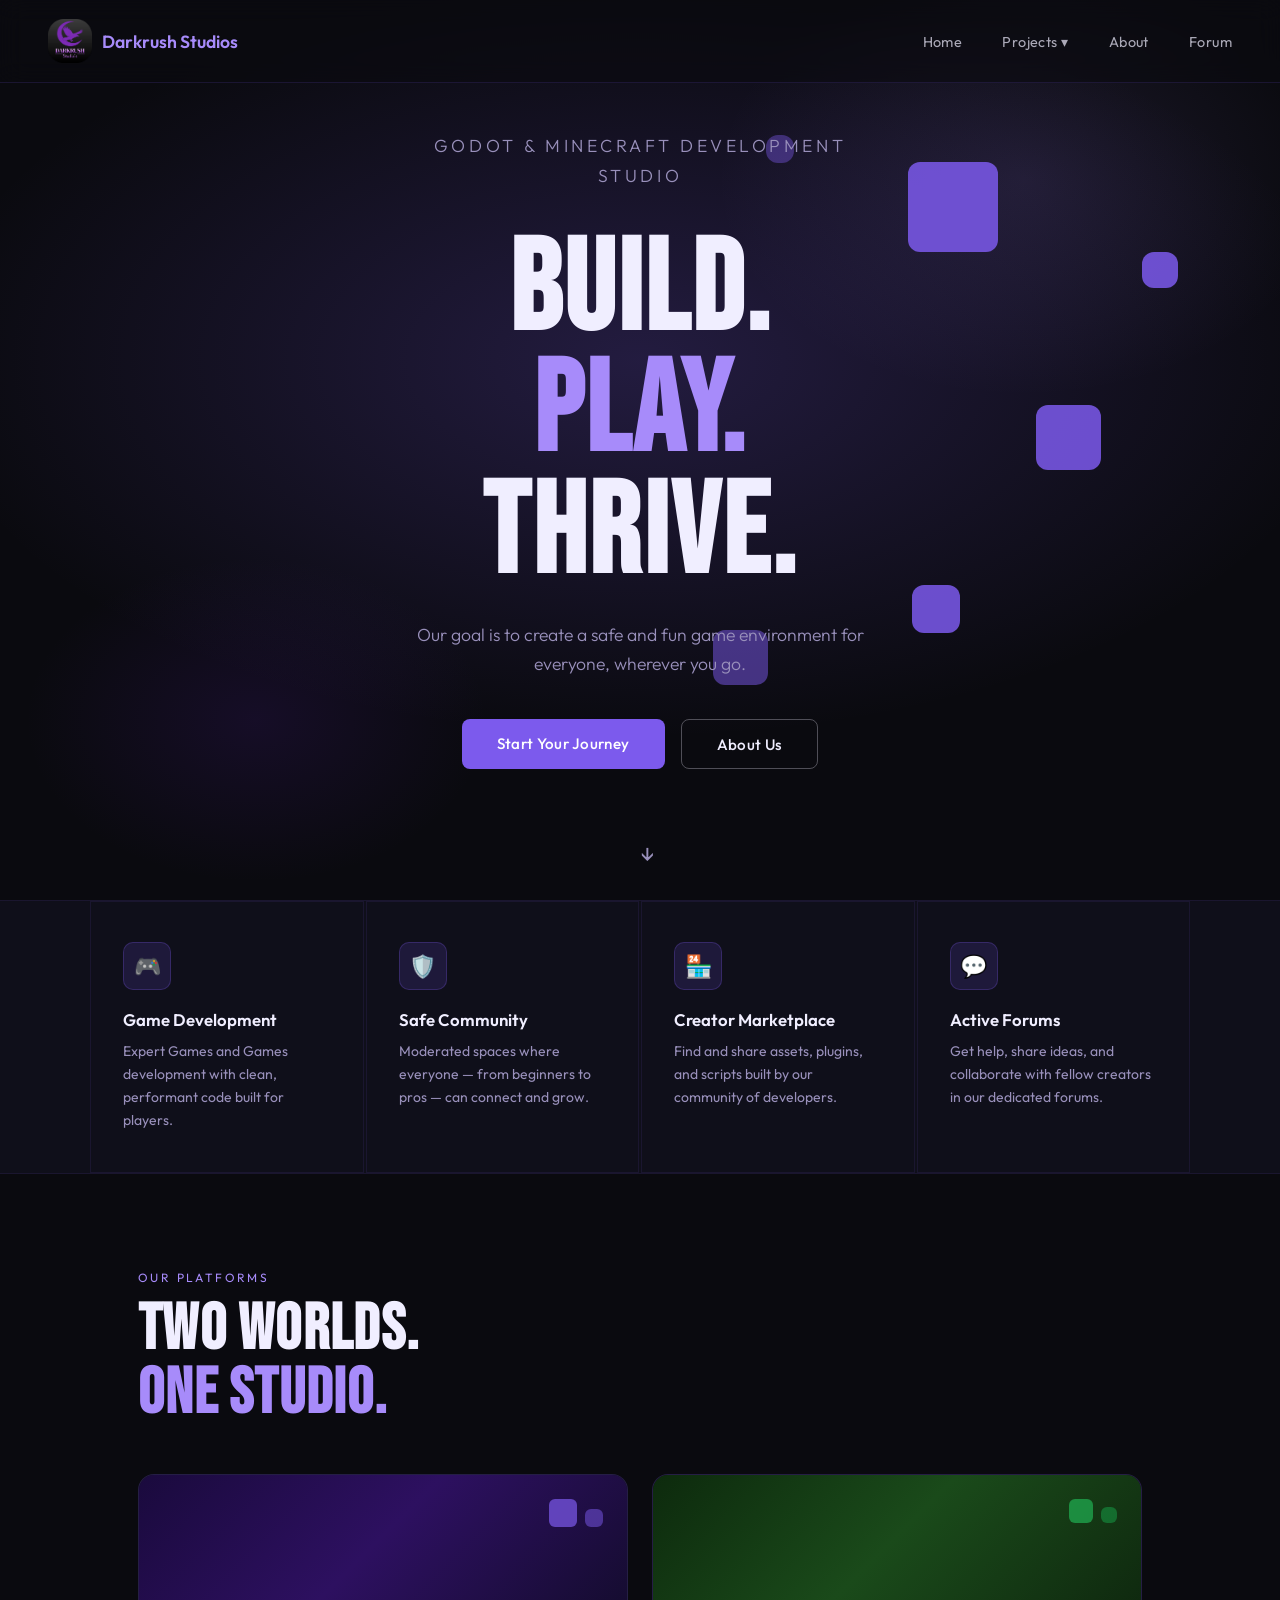
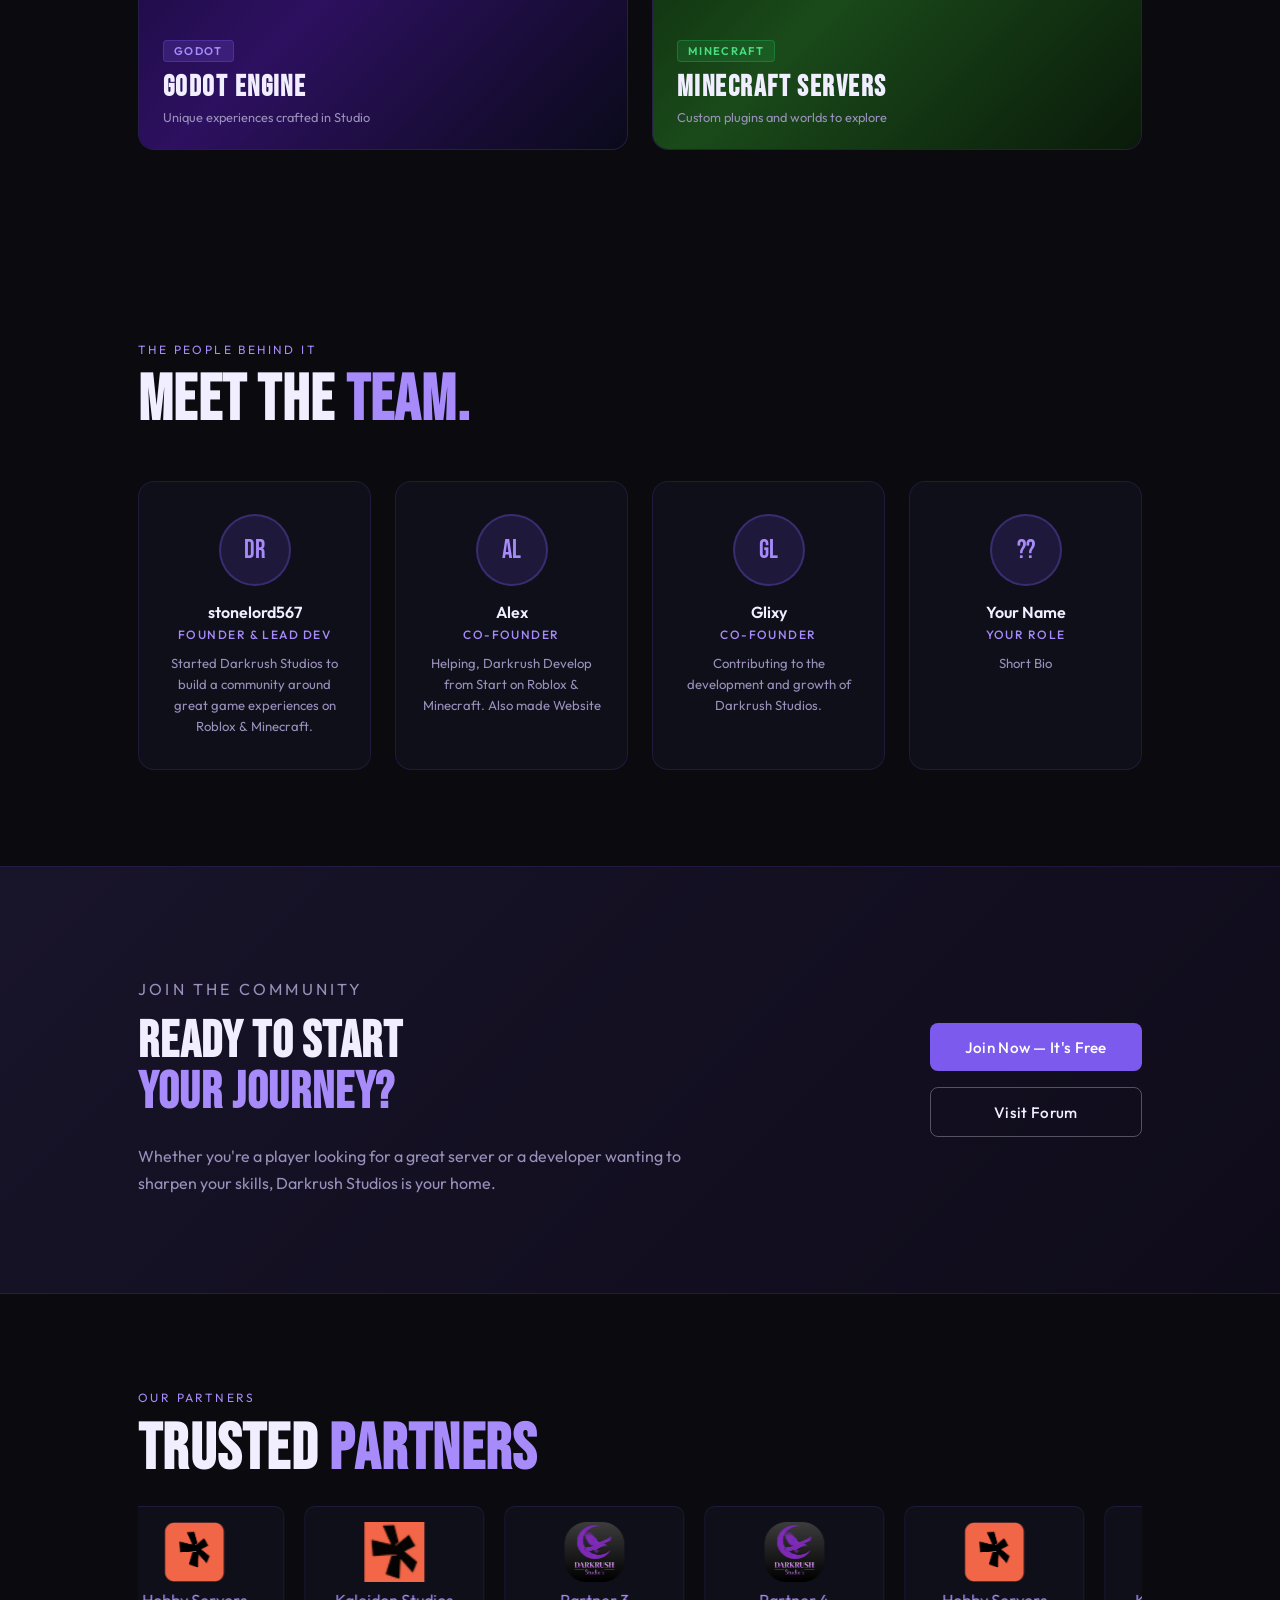
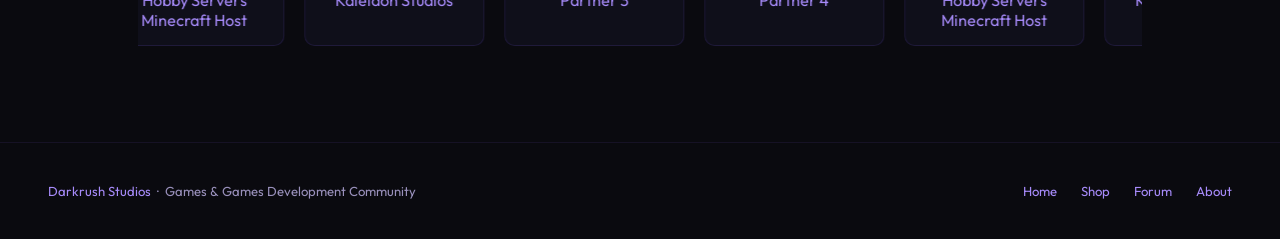
==== commit bc969503: "Fix HTML encoding issues in index.html" ====
--- a/index.html
+++ b/index.html
@@ -168,9 +168,9 @@
         <p>Hobby Servers<br>Minecraft Host</p>
       </a>
 
-      <a href="#" class="partner">
-        <img src="logo.webp" alt="">
-        <p>Partner 2</p>
+      <a href="https://discord.gg/X45XB3UAgg" class="partner">
+        <img src="NS.png" alt="">
+        <p>Kaleidon Studios</p>
       </a>
 
       <a href="#" class="partner">
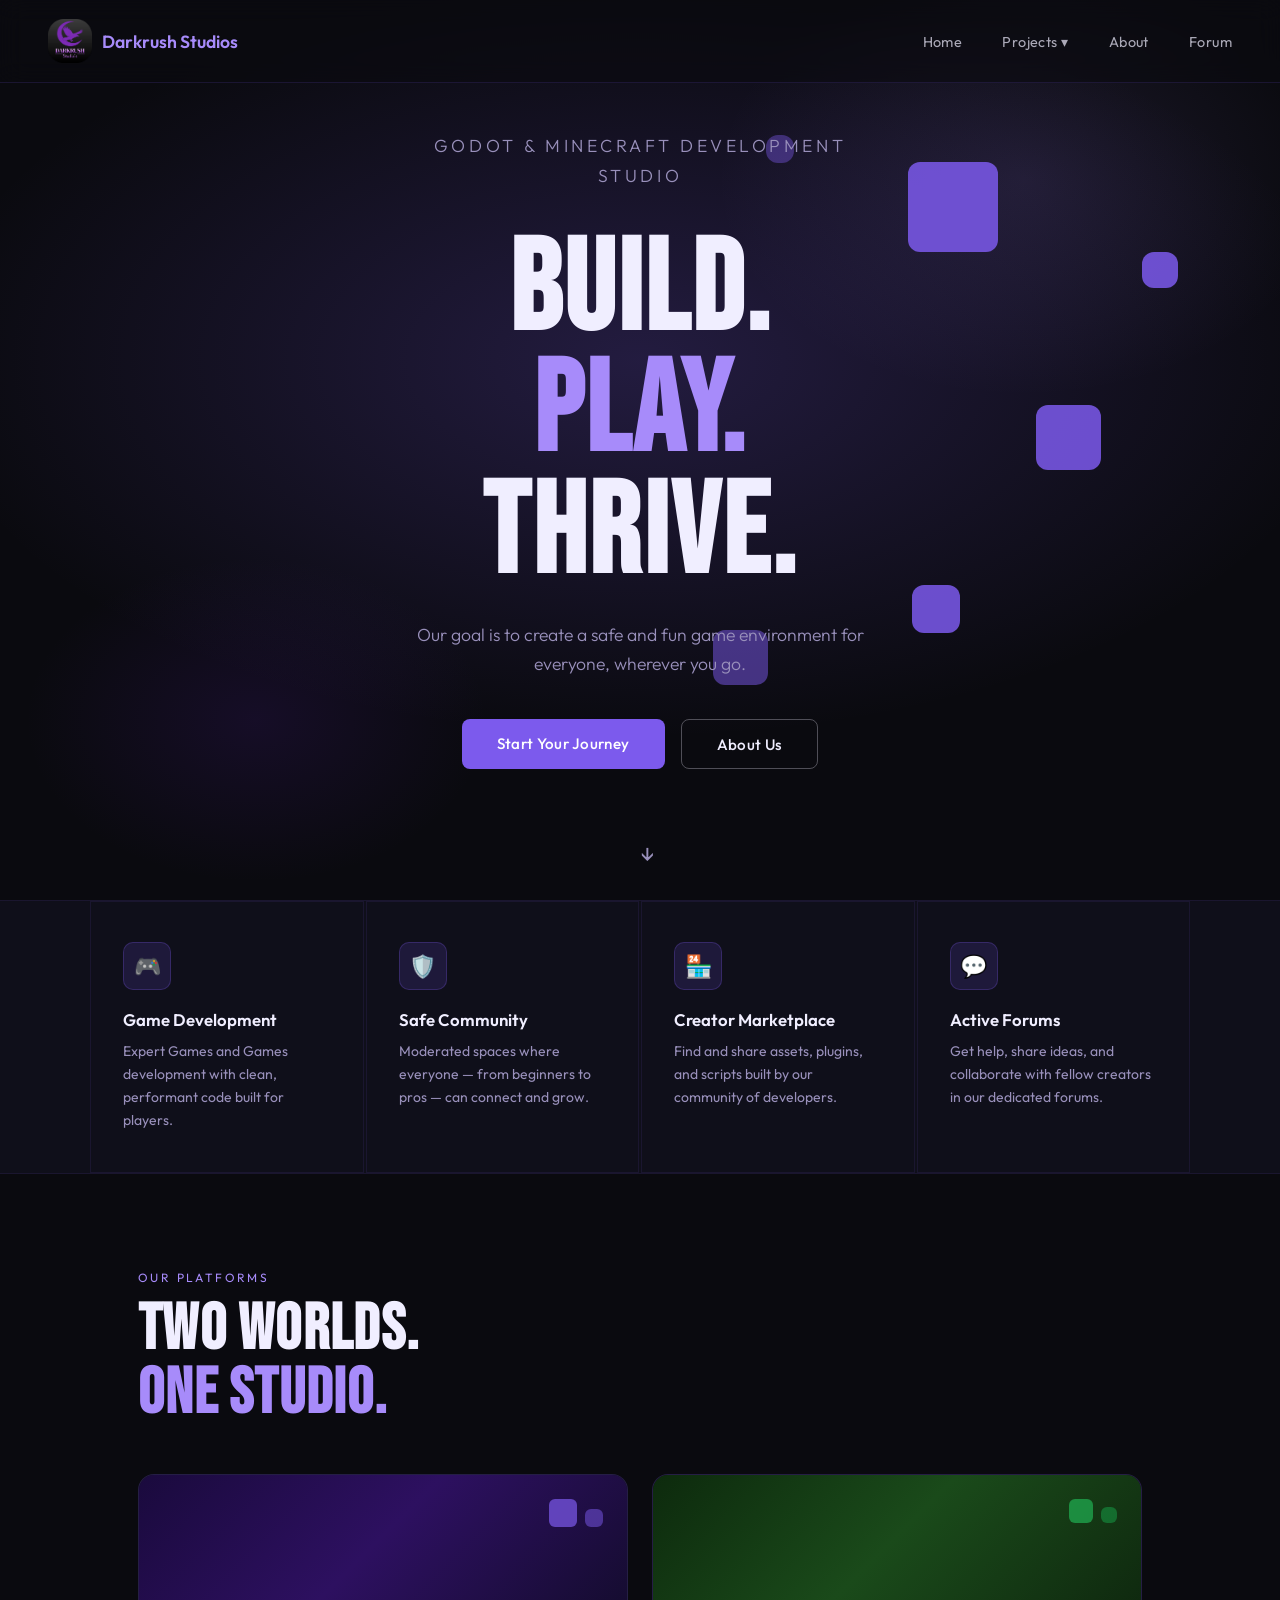
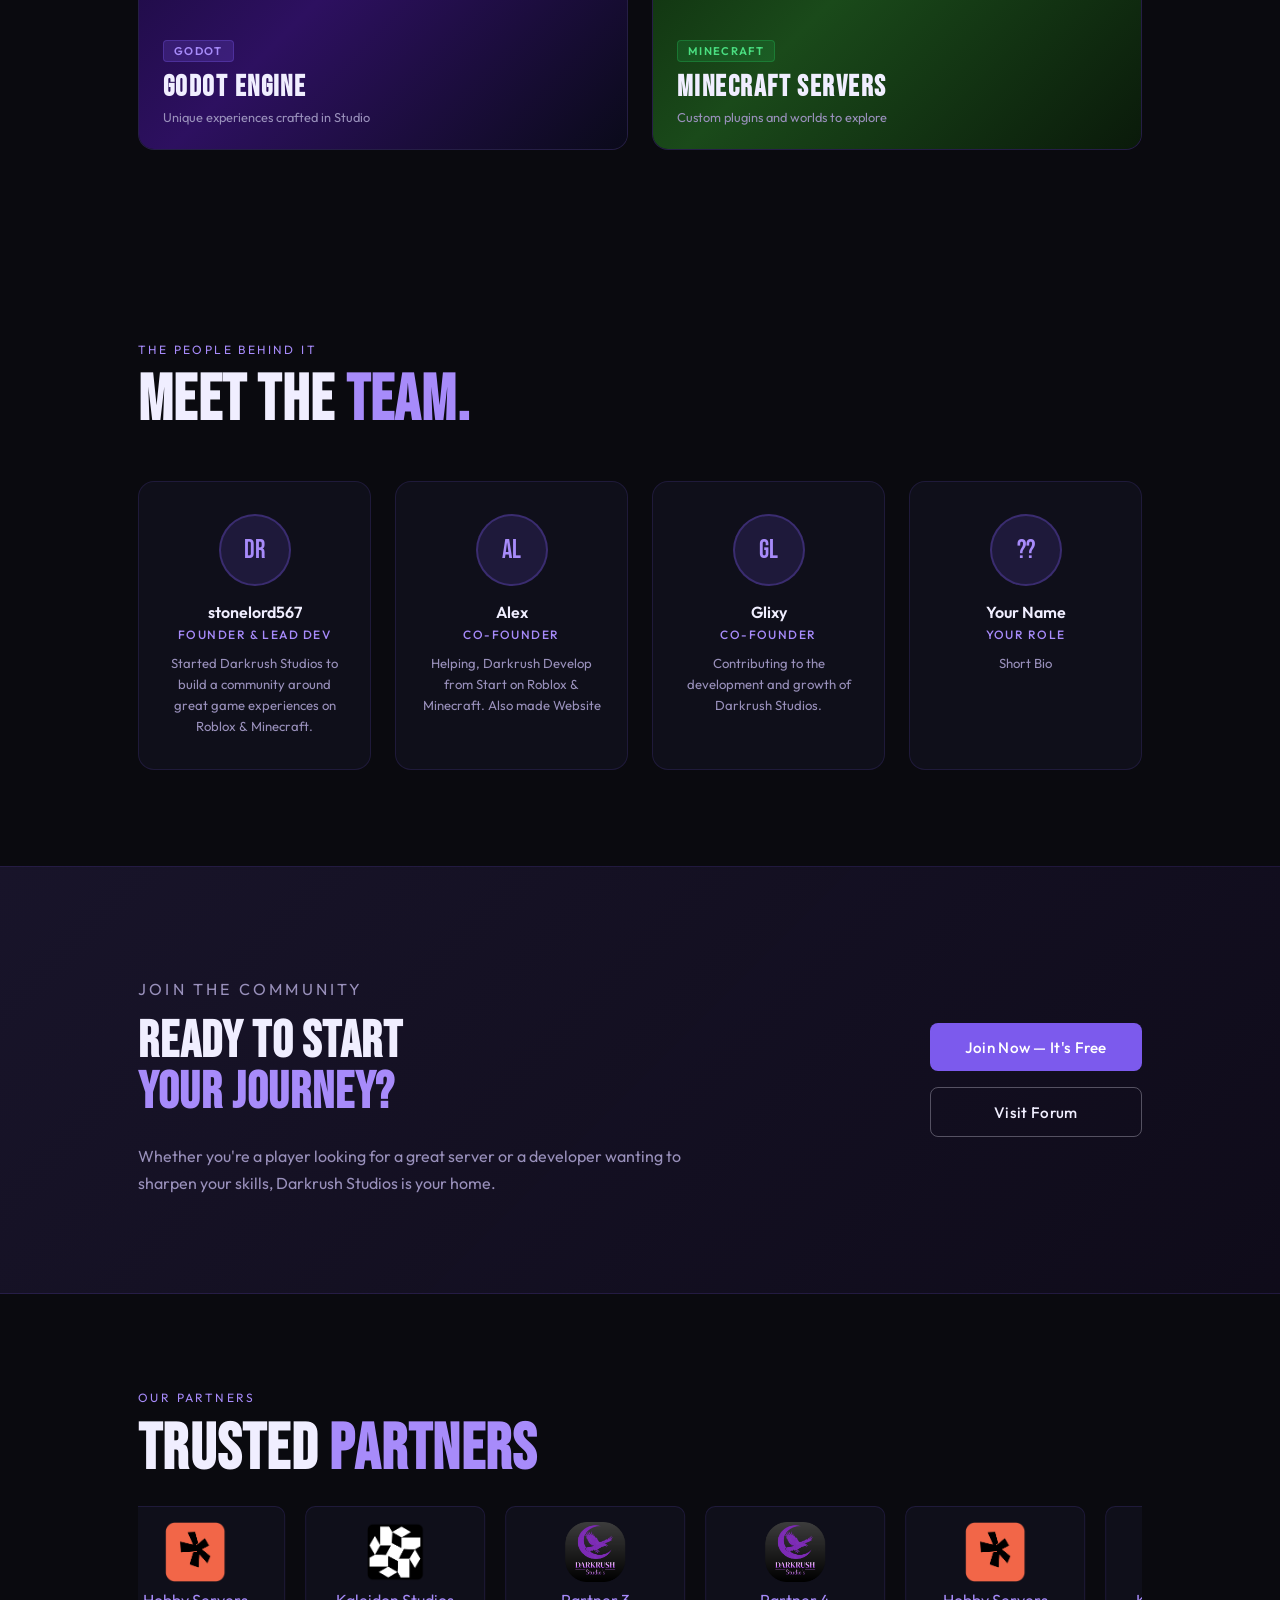
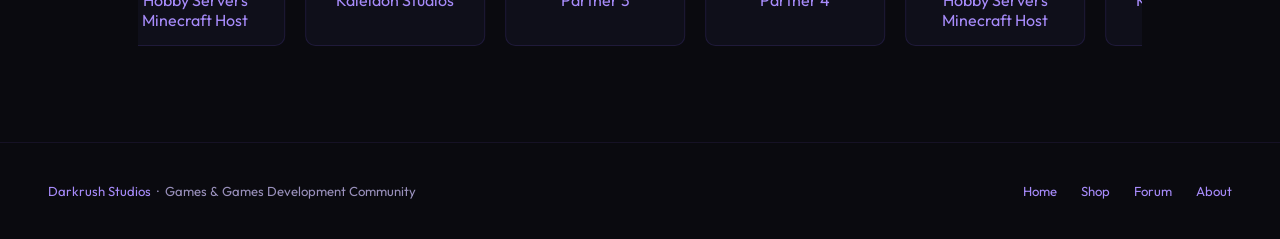
==== commit 027e9757: "Update index.html" ====
--- a/index.html
+++ b/index.html
@@ -169,7 +169,7 @@
       </a>
 
       <a href="https://discord.gg/X45XB3UAgg" class="partner">
-        <img src="NS.png" alt="">
+        <img src="Nevs.png" alt="">
         <p>Kaleidon Studios</p>
       </a>
 
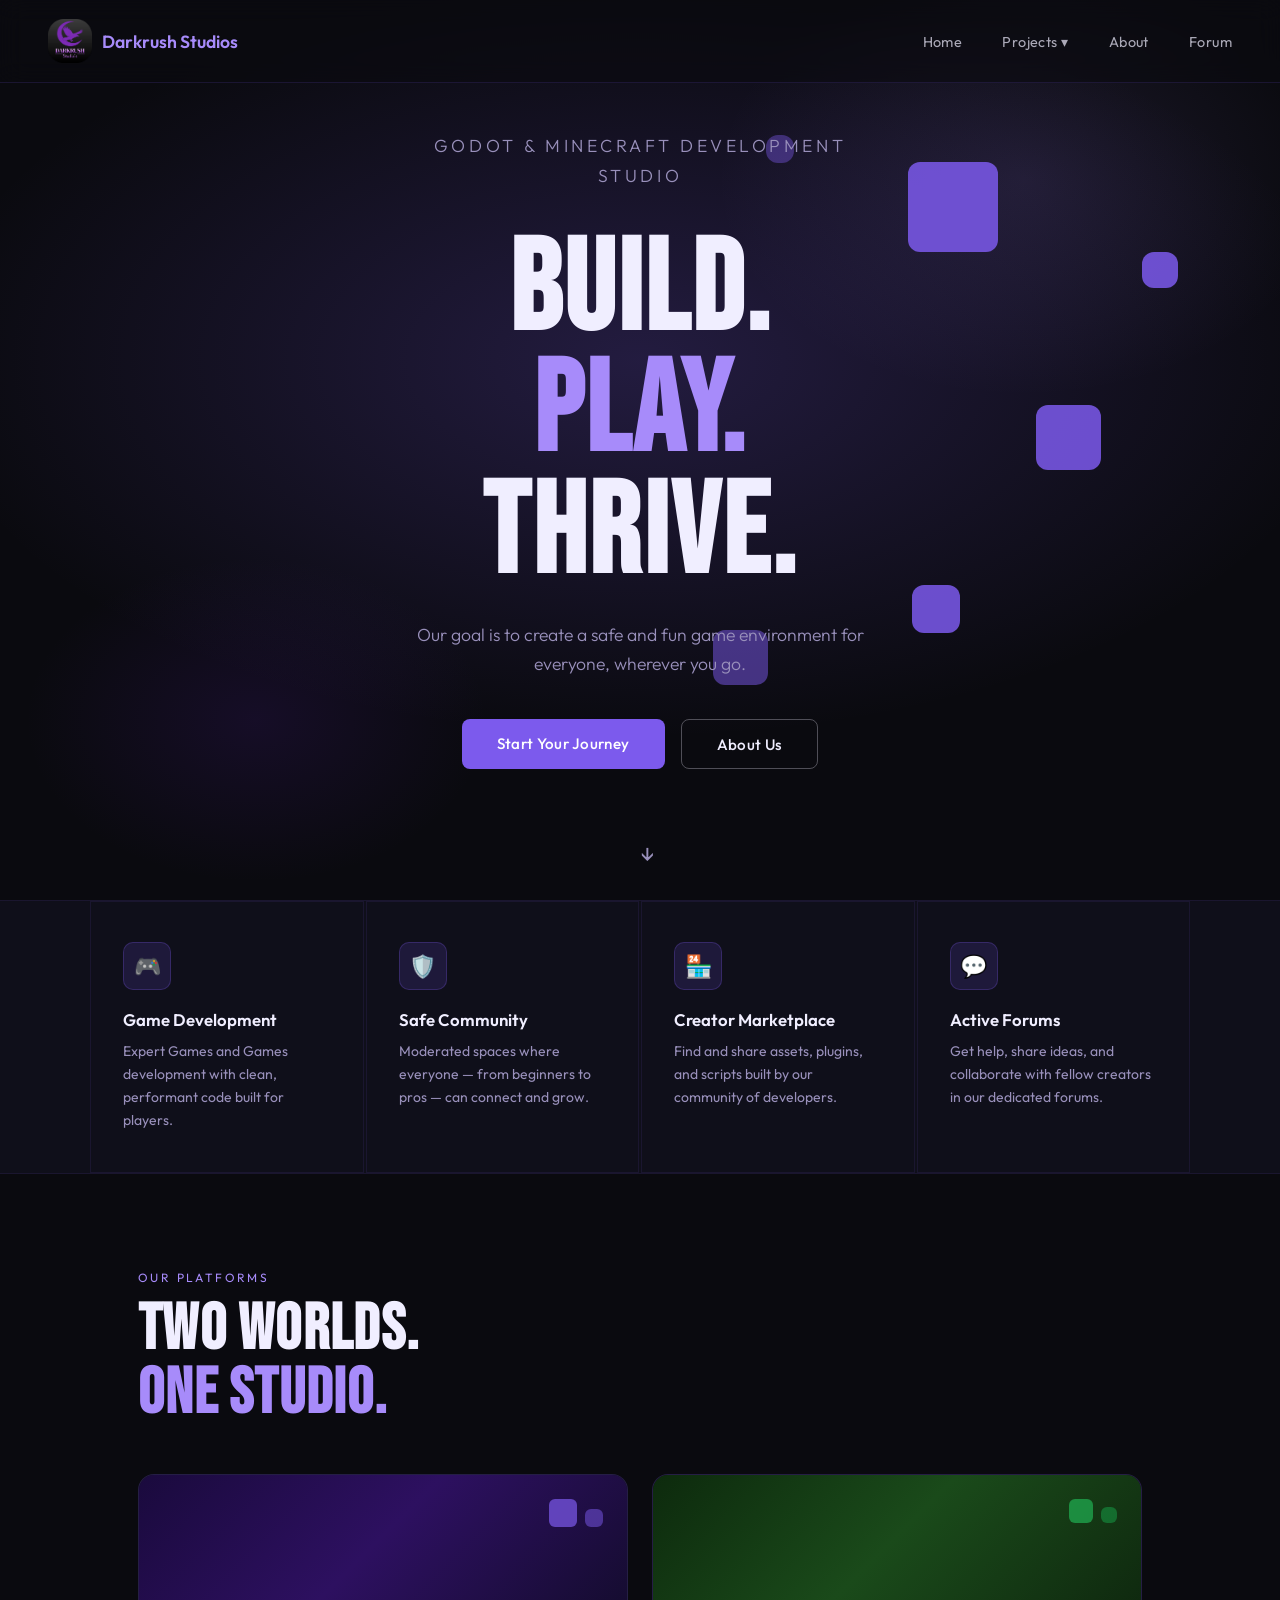
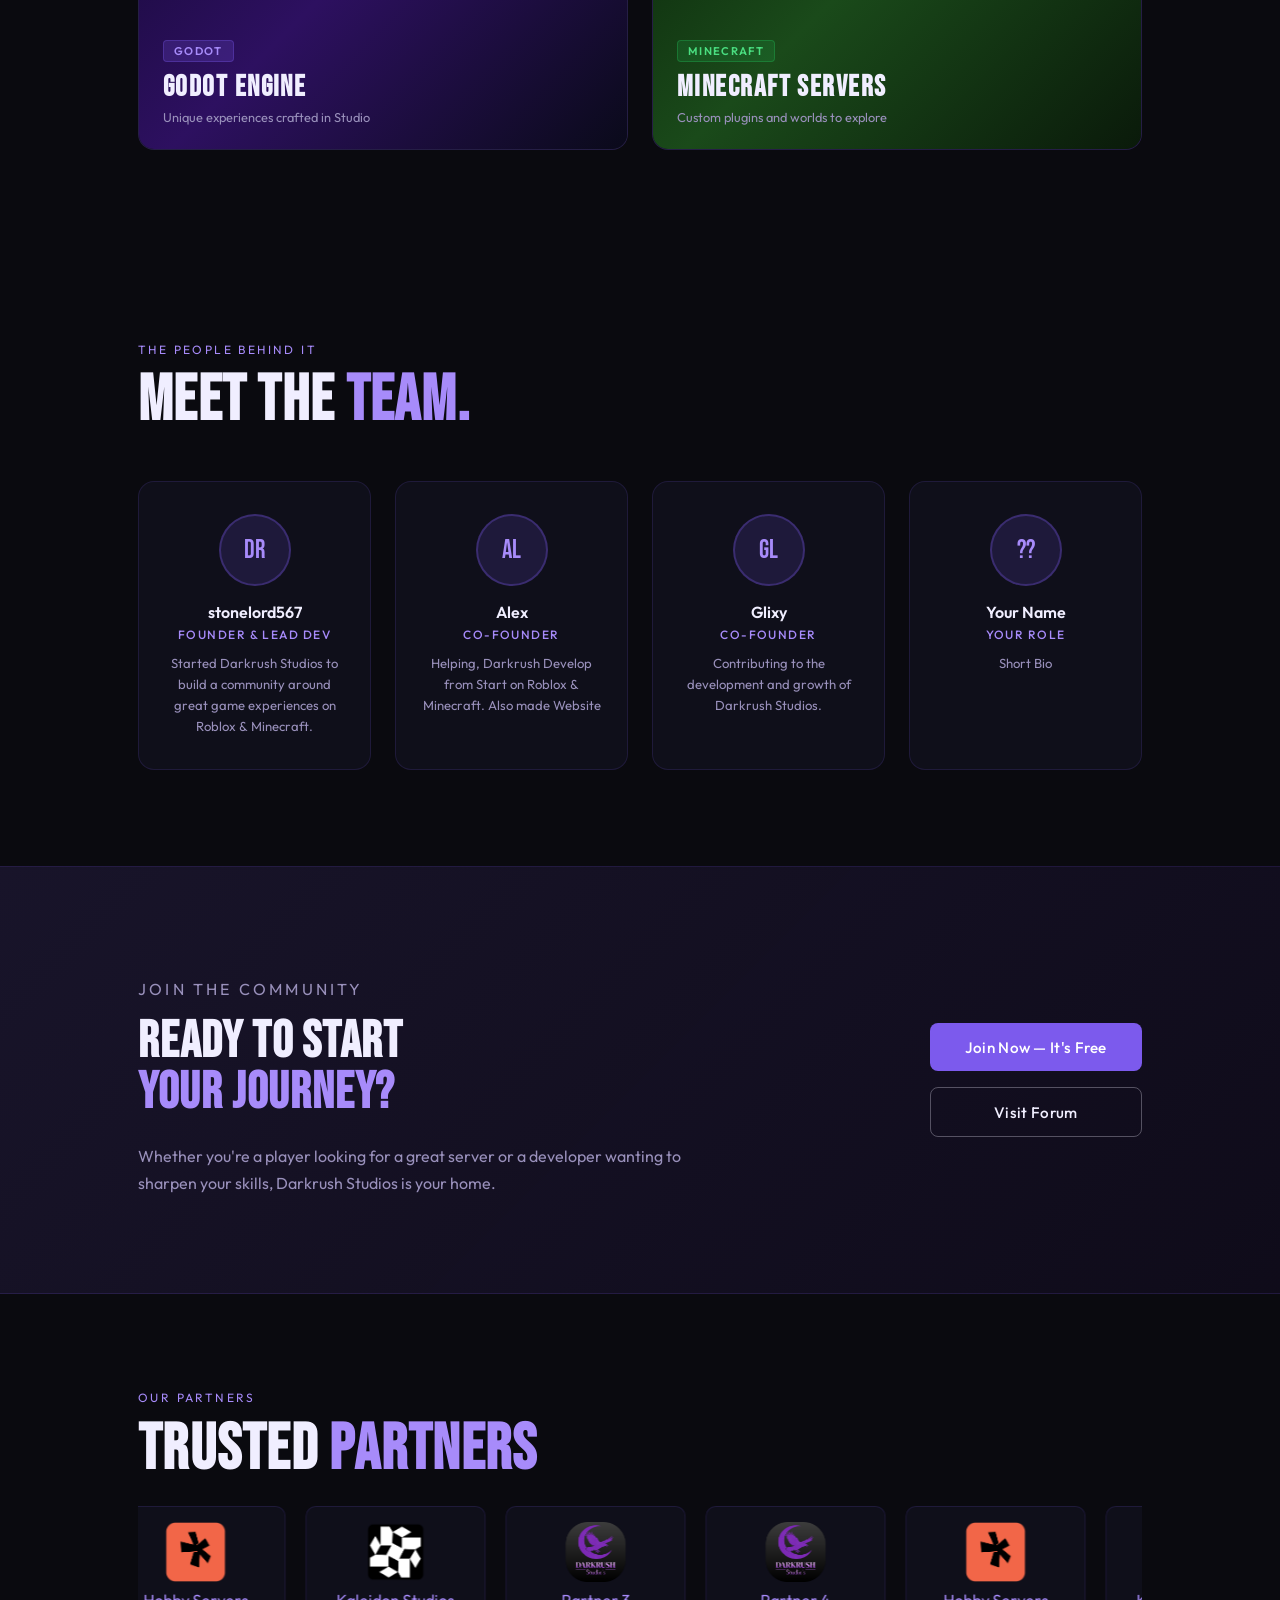
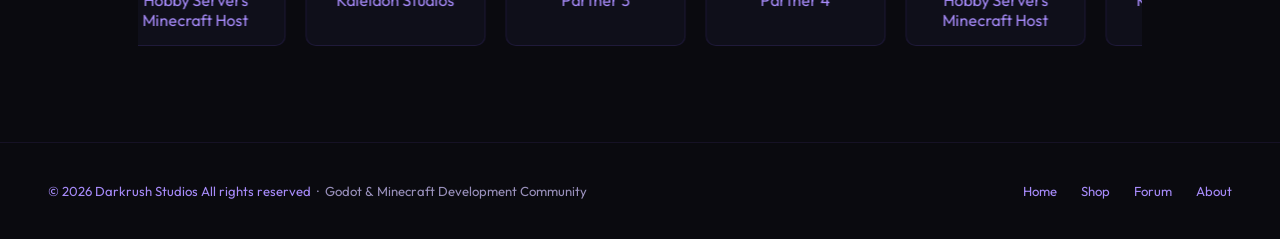
==== commit 005468d1: "Update index.html" ====
--- a/index.html
+++ b/index.html
@@ -212,7 +212,7 @@
 
 <footer>
   <div>
-    <a href="#">Darkrush Studios</a> &nbsp;·&nbsp; Games &amp; Games Development Community
+    <a href="#">© 2026 Darkrush Studios All rights reserved</a> &nbsp;·&nbsp; Godot &amp; Minecraft Development Community
   </div>
   <div style="display:flex;gap:1.5rem;">
     <a href="#">Home</a>
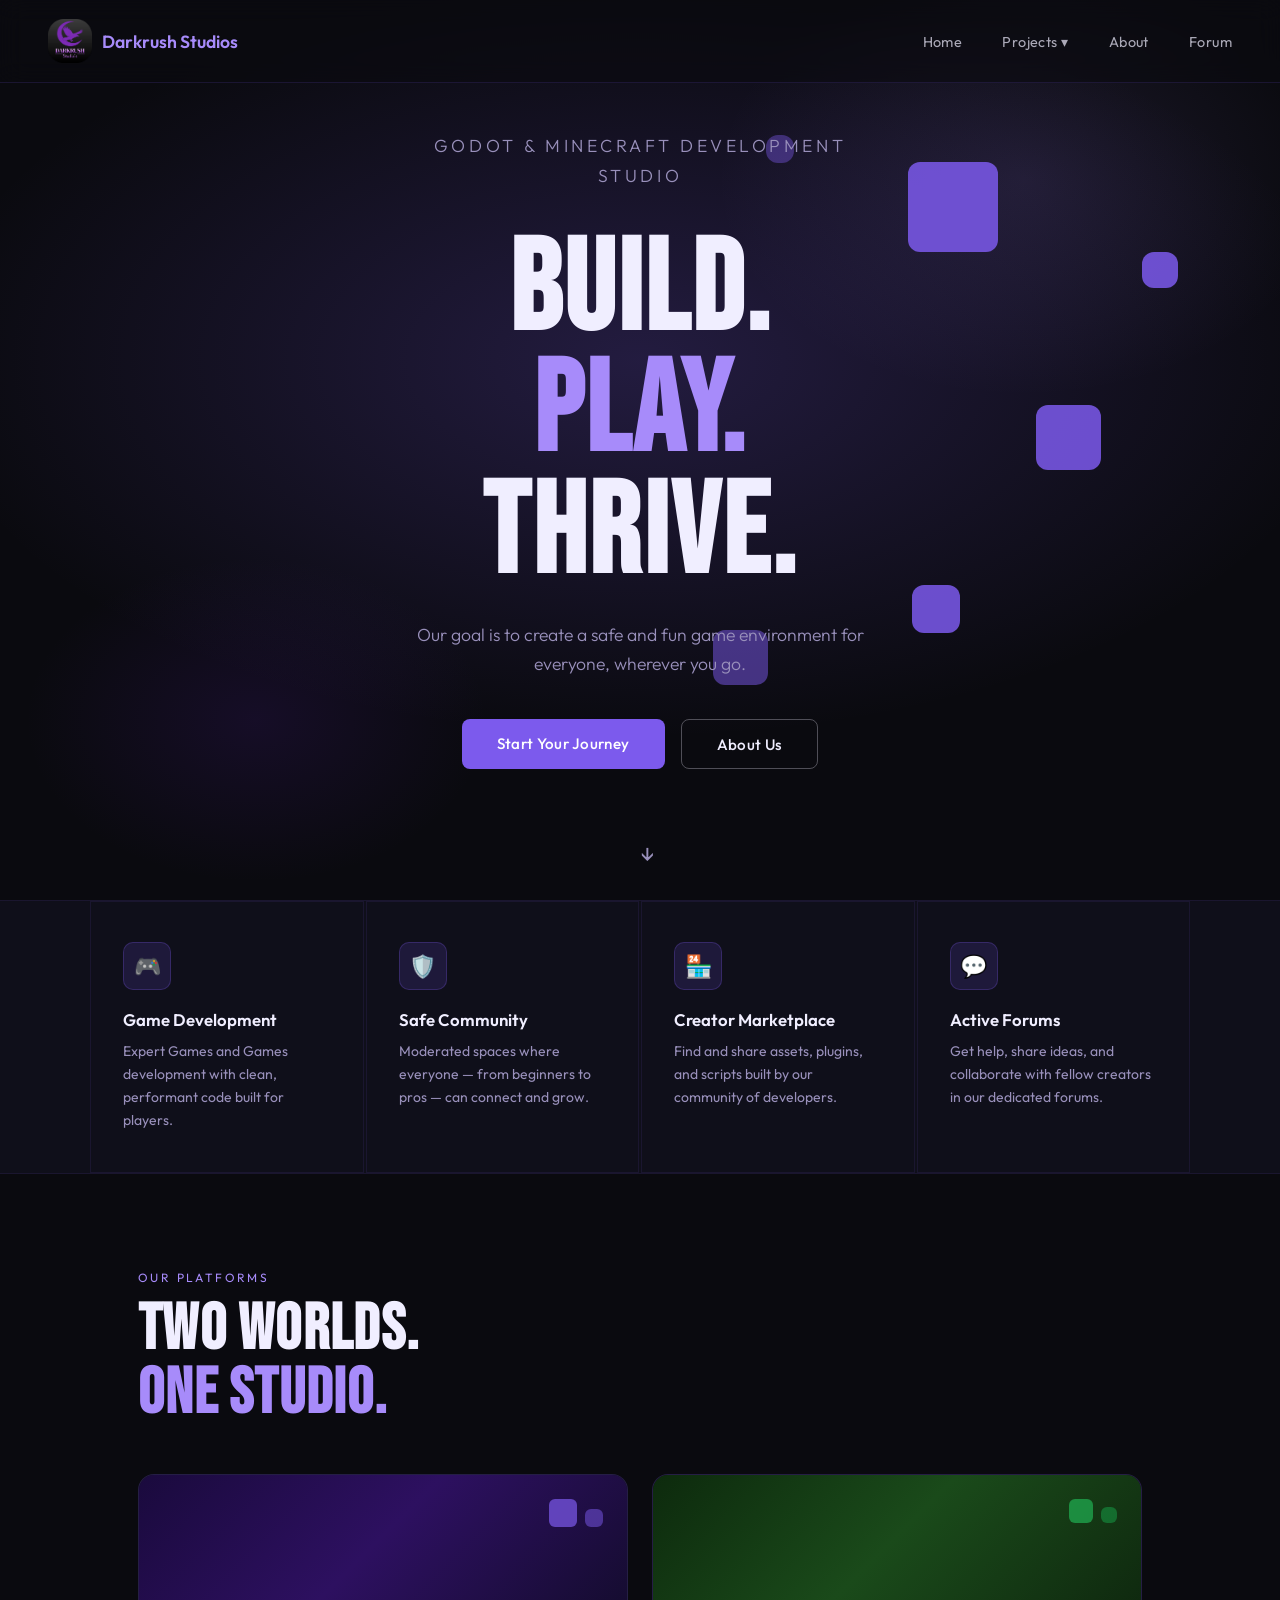
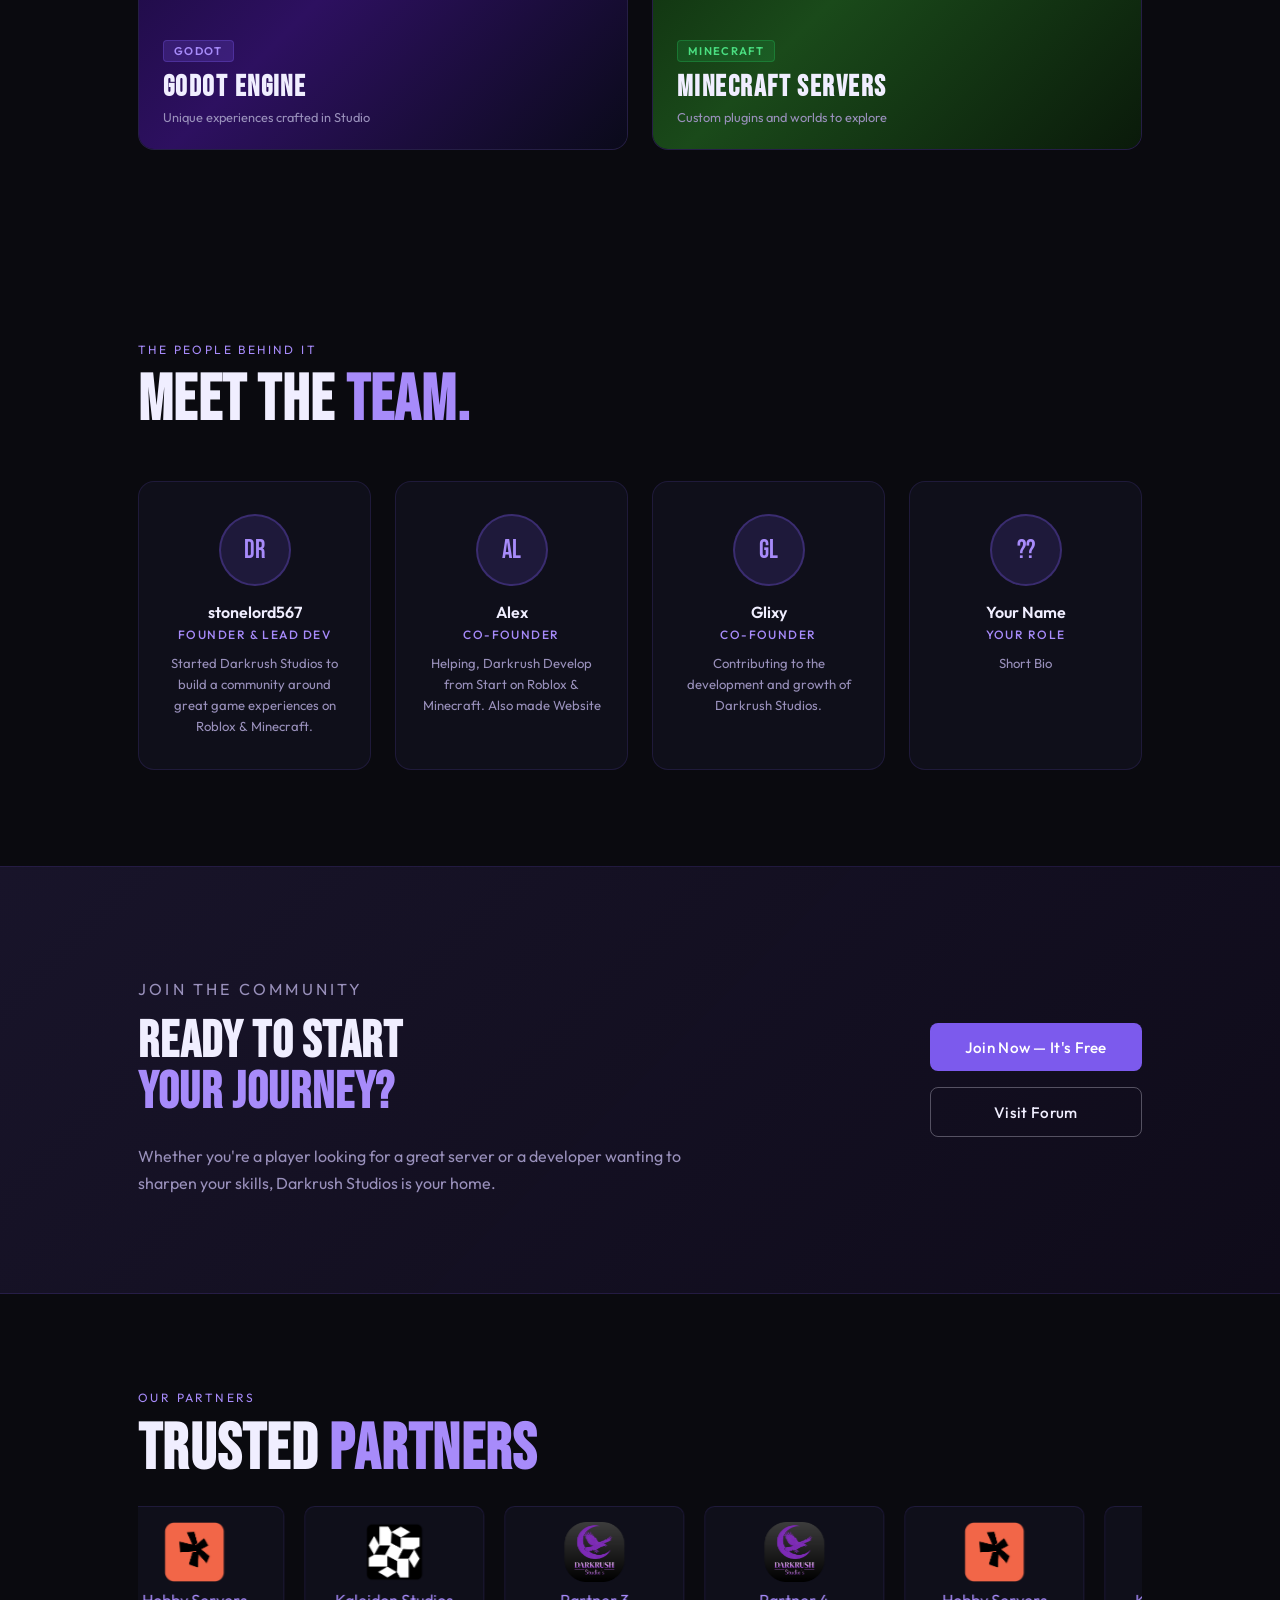
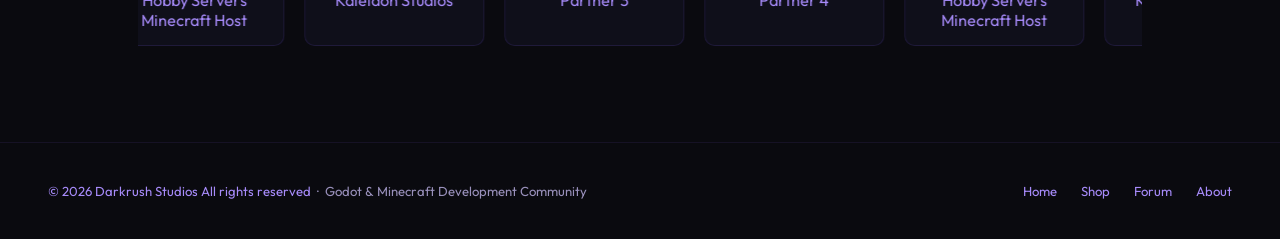
==== commit 449b0fb6: "Fix HTML encoding issues in index.html" ====
--- a/index.html
+++ b/index.html
@@ -151,7 +151,7 @@
       <p>Whether you're a player looking for a great server or a developer wanting to sharpen your skills, Darkrush Studios is your home.</p>
     </div>
     <div style="display:flex;flex-direction:column;gap:1rem;min-width:200px;">
-      <a href="#" class="btn-primary" style="text-align:center;">Join Now — It's Free</a>
+      <a href="https://discord.gg/HwQGKbAFpS" class="btn-primary" style="text-align:center;">Join Now — It's Free</a>
       <a href="#" class="btn-outline" style="text-align:center;">Visit Forum</a>
     </div>
   </div>
